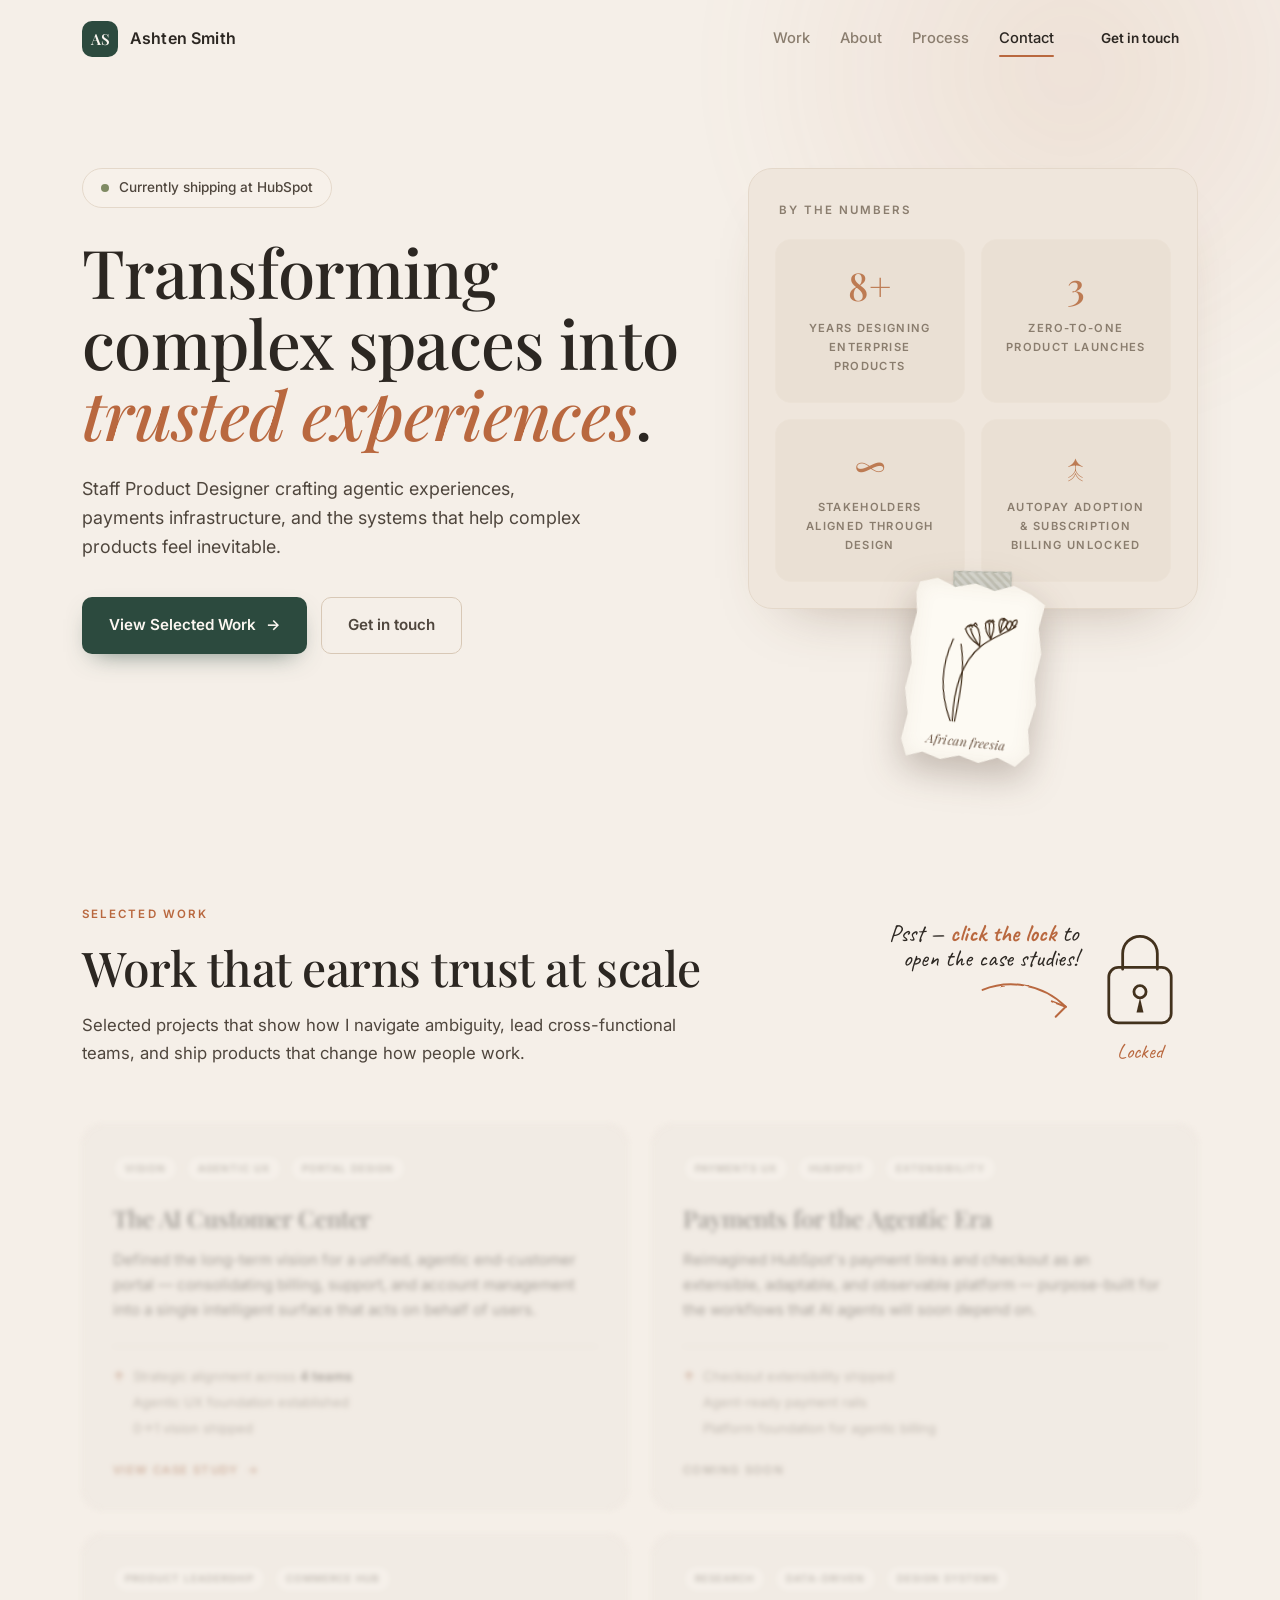
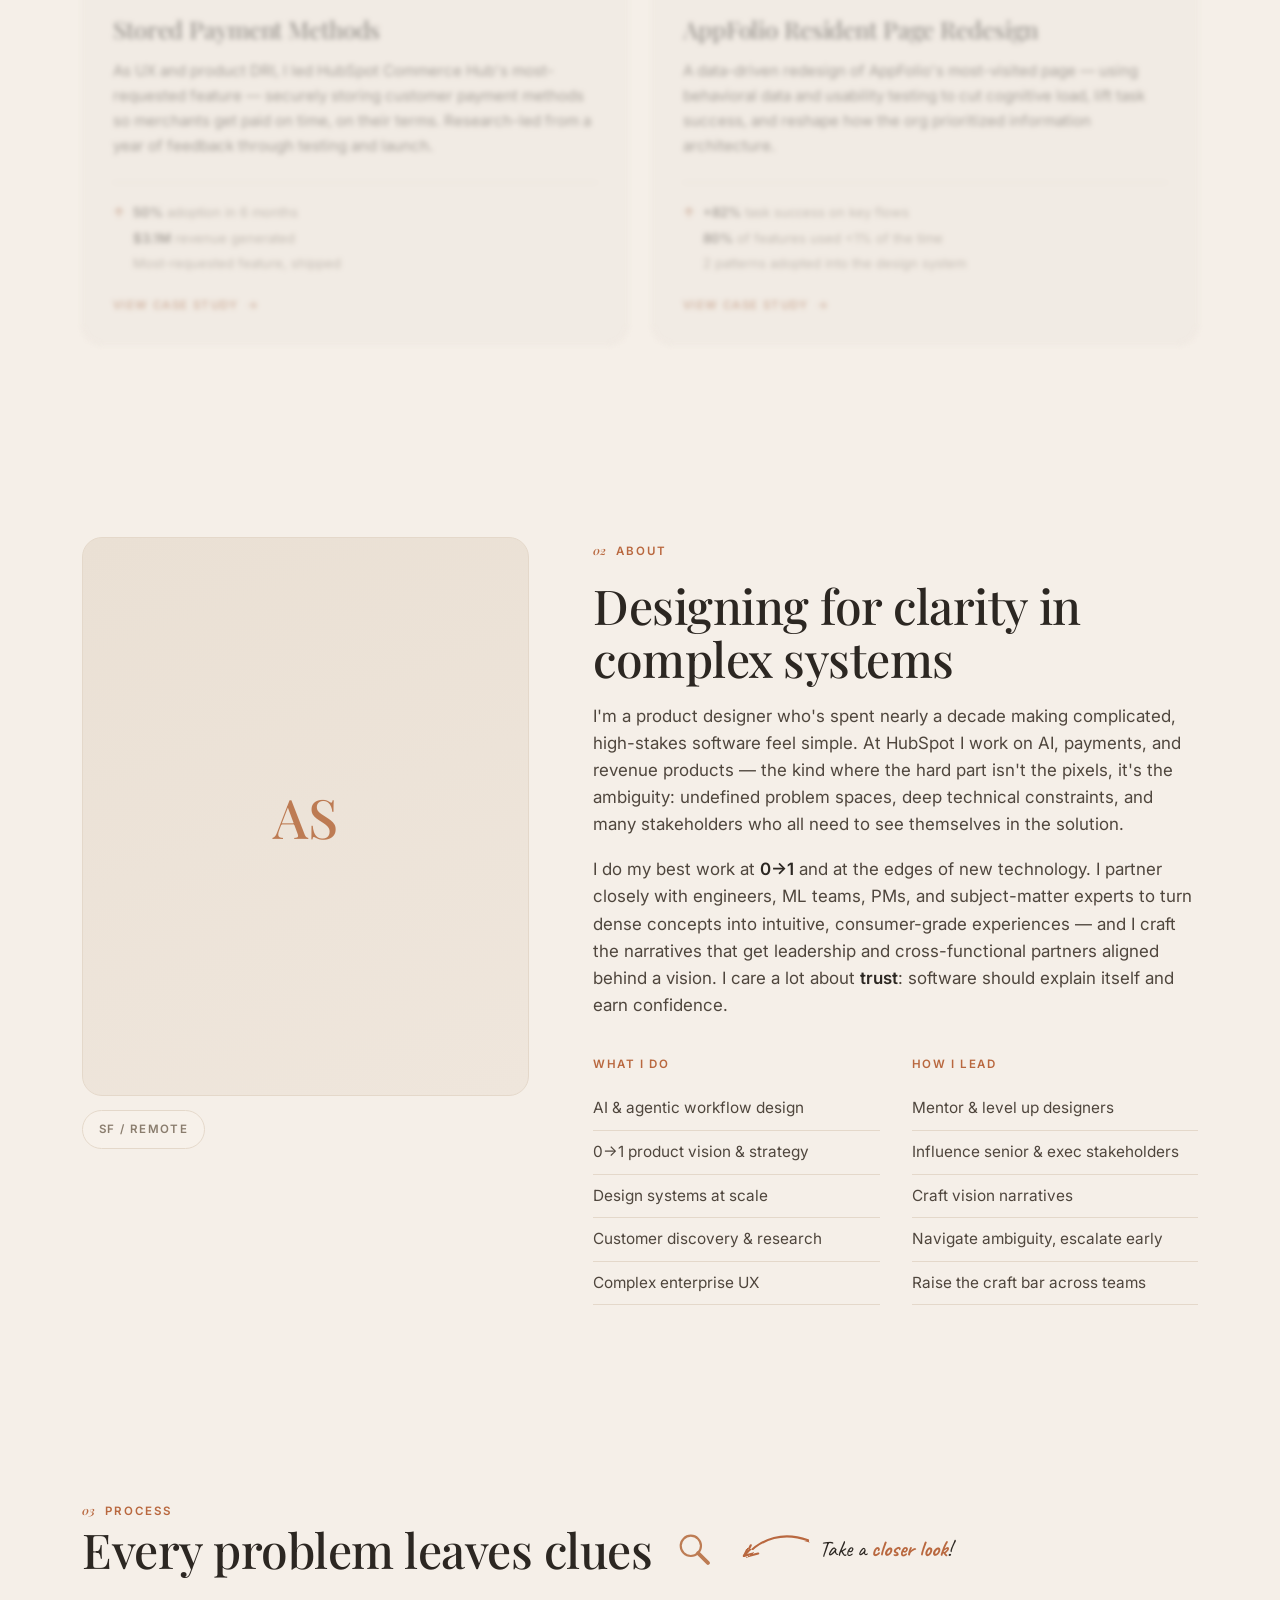
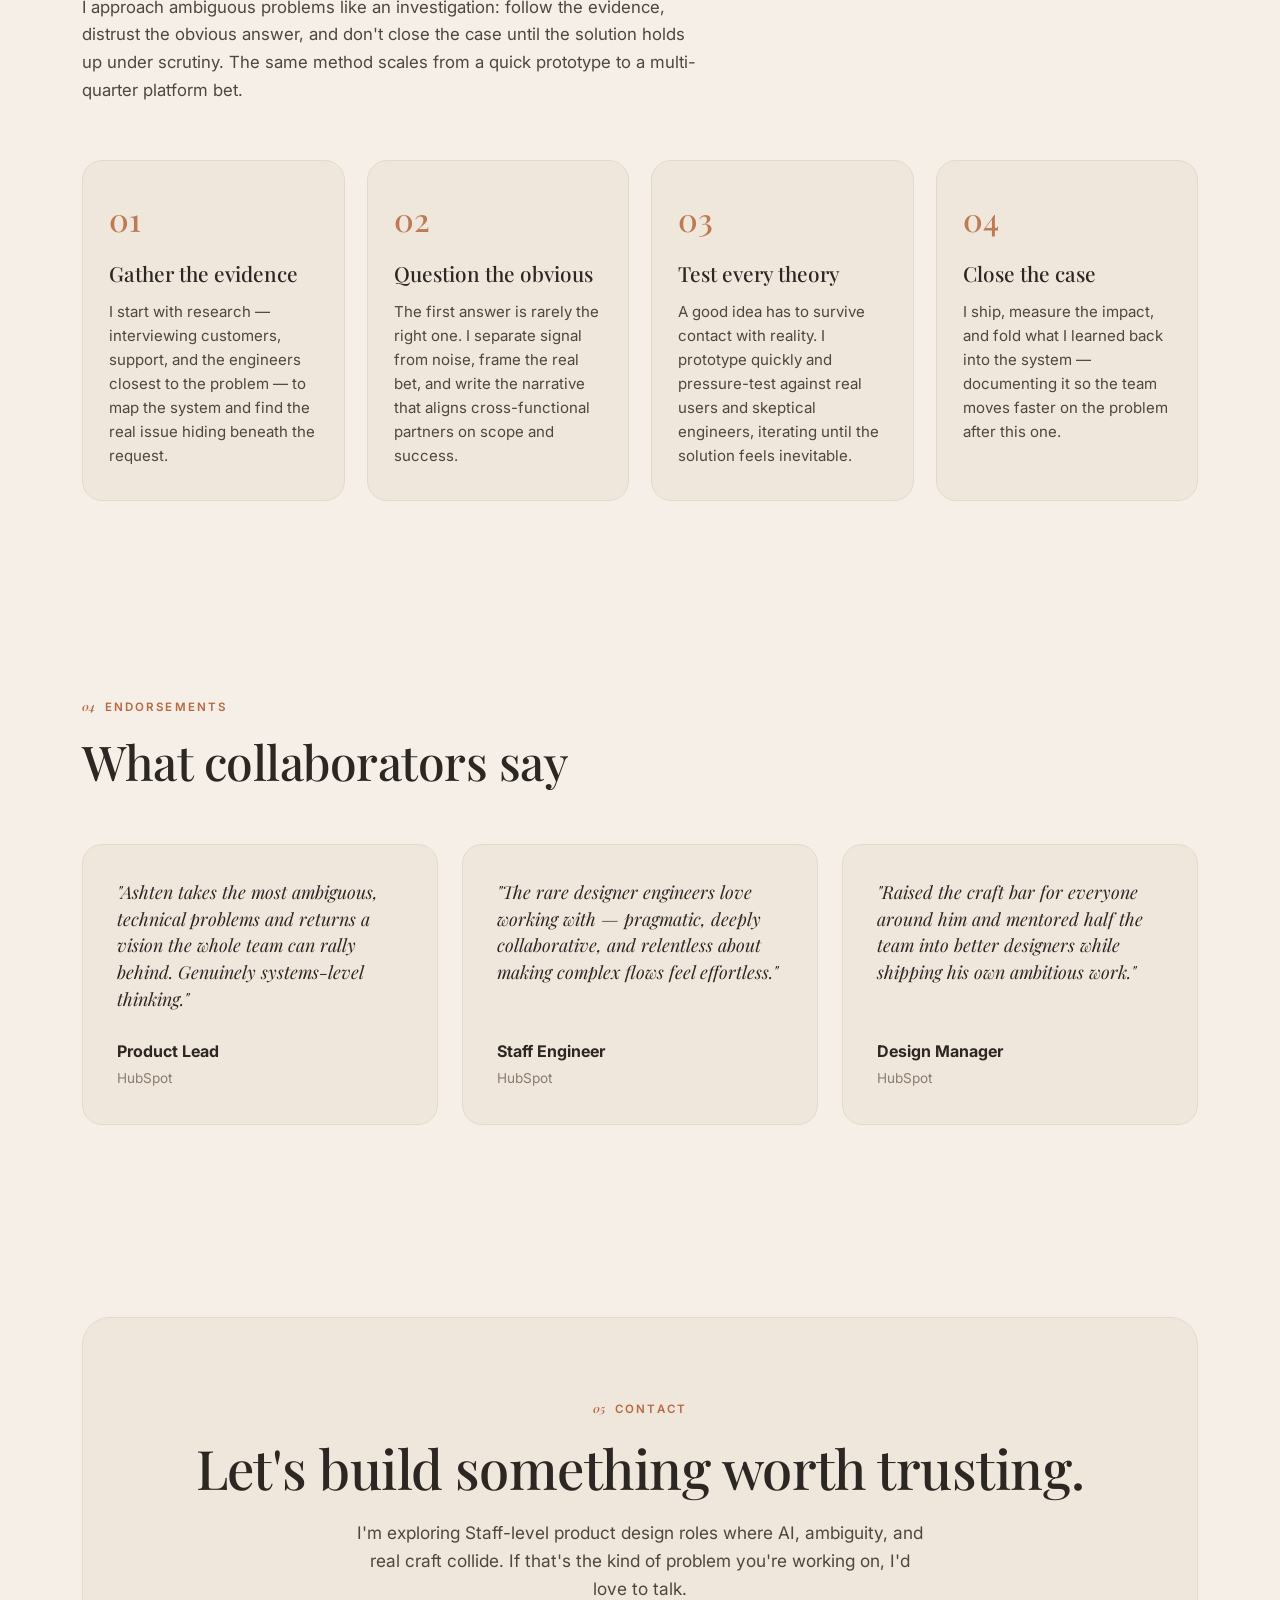
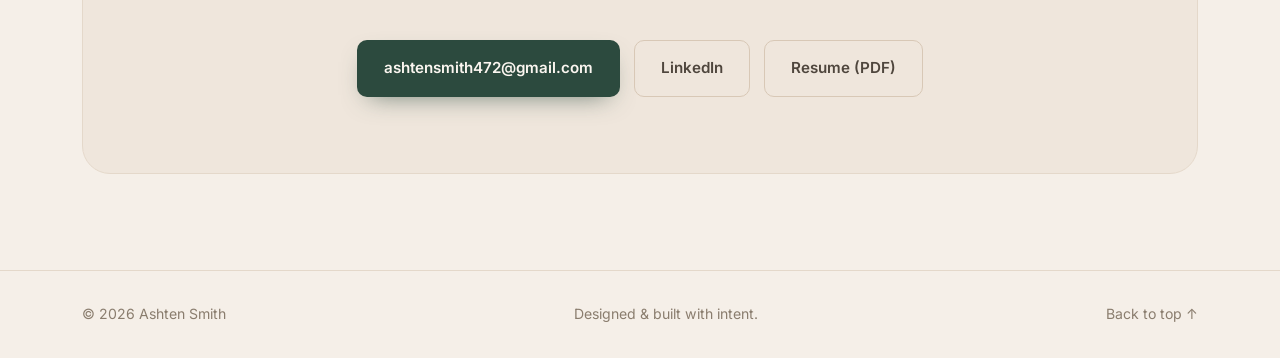
==== index.html @ f1293549 "Mark 'Payments for the Agentic Era' as coming soon (non-clickable) - Homepage work card: replace the" ====
<!DOCTYPE html>
<html lang="en">
<head>
  <meta charset="UTF-8" />
  <meta name="viewport" content="width=device-width, initial-scale=1.0" />
  <title>Ashten Smith — Staff Product Designer</title>
  <meta name="description" content="Ashten Smith is a product designer shipping AI-powered systems, agentic workflows, and complex enterprise experiences — turning technical complexity into trust." />

  <!-- Open Graph -->
  <meta property="og:title" content="Ashten Smith — Staff Product Designer" />
  <meta property="og:description" content="Designing AI systems that turn complexity into trust. Selected work from HubSpot and beyond." />
  <meta property="og:type" content="website" />

  <link rel="preconnect" href="https://fonts.googleapis.com" />
  <link rel="preconnect" href="https://fonts.gstatic.com" crossorigin />
  <link href="https://fonts.googleapis.com/css2?family=Caveat:wght@500;600;700&family=Inter:wght@400;500;600;700&family=Playfair+Display:ital,wght@0,400;0,500;0,600;1,400;1,500&display=swap" rel="stylesheet" />
  <link rel="stylesheet" href="styles.css" />
</head>
<body>
  <!-- Skip link for accessibility -->
  <a href="#work" class="skip-link">Skip to content</a>

  <!-- Ambient background -->
  <div class="bg-grid" aria-hidden="true"></div>
  <div class="bg-glow" aria-hidden="true"></div>

  <!-- ============ NAV ============ -->
  <header class="nav" id="nav">
    <div class="nav__inner">
      <a href="#top" class="nav__brand">
        <span class="nav__mark">AS</span>
        <span class="nav__name">Ashten&nbsp;Smith</span>
      </a>
      <nav class="nav__links" aria-label="Primary">
        <a href="#work">Work</a>
        <a href="#about">About</a>
        <a href="#process">Process</a>
        <a href="#contact">Contact</a>
      </nav>
      <a href="#contact" class="btn btn--small nav__cta">Get in touch</a>
      <button class="nav__menu-btn" id="menuBtn" aria-label="Toggle menu" aria-expanded="false">
        <span></span><span></span>
      </button>
    </div>
  </header>

  <main id="top">

    <!-- ============ HERO ============ -->
    <section class="hero" id="hero">
      <div class="container hero__grid">
        <div class="hero__intro">
          <p class="hero__eyebrow reveal">
            <span class="status-dot"></span>
            Currently shipping at HubSpot
          </p>
          <h1 class="hero__title reveal">
            Transforming complex spaces into <em>trusted experiences</em>.
          </h1>
          <p class="hero__sub reveal">
            Staff Product Designer crafting agentic experiences, payments
            infrastructure, and the systems that help complex products feel
            inevitable.
          </p>
          <div class="hero__actions reveal">
            <a href="#work" class="btn btn--primary">View Selected Work <span class="btn__arrow">&#8594;</span></a>
            <a href="#contact" class="btn btn--ghost">Get in touch</a>
          </div>
        </div>

        <!-- ============ BY THE NUMBERS ============ -->
        <aside class="stats-panel reveal" aria-label="By the numbers">
          <p class="stats-panel__head">By the numbers</p>
          <div class="stats">
            <div class="stat">
              <span class="stat__num" data-count="8" data-suffix="+">8+</span>
              <span class="stat__label">Years designing enterprise products</span>
            </div>
            <div class="stat">
              <span class="stat__num" data-count="3">3</span>
              <span class="stat__label">Zero-to-one product launches</span>
            </div>
            <div class="stat">
              <span class="stat__num">&#8734;</span>
              <span class="stat__label">Stakeholders aligned through design</span>
            </div>
            <div class="stat">
              <span class="stat__num">&#8593;</span>
              <span class="stat__label">Autopay adoption &amp; subscription billing unlocked</span>
            </div>
          </div>

          <!-- Scrapbook accent: freesia (symbol of trust) taped to the panel's bottom edge -->
          <figure class="scrapbook" tabindex="0" role="img"
                  aria-label="Hand-drawn sketch of an African freesia, a symbol of trust">
            <div class="scrapbook__card">
              <span class="scrapbook__tape" aria-hidden="true"></span>
              <div class="scrapbook__paper">
                <div class="scrapbook__art" aria-hidden="true">
                  <svg viewBox="0 0 140 172" xmlns="http://www.w3.org/2000/svg">
                    <defs>
                      <filter id="freesiaRough" x="-12%" y="-12%" width="124%" height="124%">
                        <feTurbulence type="fractalNoise" baseFrequency="0.018 0.02" numOctaves="2" seed="7" result="n" />
                        <feDisplacementMap in="SourceGraphic" in2="n" scale="2.4" xChannelSelector="R" yChannelSelector="G" />
                      </filter>
                    </defs>
                    <g fill="none" stroke="currentColor" stroke-width="1.7" stroke-linecap="round" stroke-linejoin="round" filter="url(#freesiaRough)">
                      <!-- blade leaves -->
                      <path d="M46,168 C28,130 26,96 39,58" />
                      <path d="M52,168 C56,128 59,98 50,64" />
                      <!-- arching stem -->
                      <path d="M49,168 C46,120 55,86 77,64 C91,50 107,44 121,33" />
                      <!-- flower 1 -->
                      <path d="M75,64 C65,58 57,52 54,43" />
                      <path d="M75,64 C75,55 74,48 71,42" />
                      <path d="M54,43 C56,36 66,34 71,42" />
                      <path d="M58,40 l2.4,-3.4 l2.4,3" />
                      <path d="M64,37 l2.4,-3.4 l2.4,3" />
                      <path d="M75,64 C67,55 63,49 61,43" />
                      <circle cx="61" cy="42.5" r="1.4" fill="currentColor" stroke="none" />
                      <!-- flower 2 -->
                      <path d="M89,53 C83,47 80,41 80,33" />
                      <path d="M89,53 C91,46 92,40 91,33" />
                      <path d="M80,33 C82,27 89,27 91,33" />
                      <path d="M83,31 l2,-3 l2,2.6" />
                      <path d="M87,30 l2,-3 l2,2.6" />
                      <path d="M89,53 C86,45 85,39 85,33" />
                      <circle cx="85" cy="32.5" r="1.3" fill="currentColor" stroke="none" />
                      <!-- flower 3 -->
                      <path d="M101,43 C98,37 97,32 99,26" />
                      <path d="M101,43 C105,38 108,34 110,29" />
                      <path d="M99,26 C102,22 108,24 110,29" />
                      <path d="M102,26 l1.8,-2.6 l2,2.3" />
                      <path d="M101,43 C101,36 102,31 104,27" />
                      <circle cx="104" cy="26.5" r="1.2" fill="currentColor" stroke="none" />
                      <!-- buds -->
                      <path d="M110,38 C106,33 108,27 113,26 C117,28 115,35 111,39" />
                      <path d="M117,32 C115,28 117,24 121,24 C123,27 121,31 118,34" />
                    </g>
                  </svg>
                </div>
                <span class="scrapbook__label">African freesia</span>
              </div>
            </div>
            <figcaption class="scrapbook__note">
              <strong>African freesia</strong>
              <span>a symbol of trust</span>
            </figcaption>
          </figure>
        </aside>
      </div>
    </section>

    <!-- ============ WORK / CASE STUDIES ============ -->
    <section class="section work" id="work">
      <div class="container">
        <div class="work__head reveal">
          <header class="section__head">
          <span class="section__tag">Selected Work</span>
          <h2 class="section__title">Work that earns trust at scale</h2>
          <p class="section__desc">
            Selected projects that show how I navigate ambiguity, lead cross-functional
            teams, and ship products that change how people work.
          </p>
        </header>

        <!-- Lock gate: click to unlock & activate the case-study cards -->
        <div class="lockgate" id="lockGate" hidden>
          <div class="coachmark" aria-hidden="true">
            <p class="coachmark__note">Psst — <b>click the lock</b> to open the case studies!</p>
            <svg class="coachmark__arrow" viewBox="0 0 130 92" xmlns="http://www.w3.org/2000/svg">
              <defs>
                <filter id="arrowRough" x="-15%" y="-15%" width="130%" height="130%">
                  <feTurbulence type="fractalNoise" baseFrequency="0.03 0.04" numOctaves="2" seed="4" result="n" />
                  <feDisplacementMap in="SourceGraphic" in2="n" scale="2.6" />
                </filter>
              </defs>
              <g filter="url(#arrowRough)" fill="none" stroke="currentColor" stroke-width="2.6" stroke-linecap="round" stroke-linejoin="round">
                <path d="M6,18 C 40,4 84,10 114,40" />
                <path d="M114,40 L96,33" />
                <path d="M114,40 L101,53" />
              </g>
            </svg>
          </div>
          <button class="lock" id="lockBtn" type="button" aria-pressed="false" aria-label="Unlock the case studies">
            <svg class="lock__art" viewBox="0 0 120 140" xmlns="http://www.w3.org/2000/svg">
              <defs>
                <filter id="lockRough" x="-12%" y="-12%" width="124%" height="124%">
                  <feTurbulence type="fractalNoise" baseFrequency="0.02" numOctaves="2" seed="9" result="n" />
                  <feDisplacementMap in="SourceGraphic" in2="n" scale="2.0" />
                </filter>
              </defs>
              <g filter="url(#lockRough)" fill="none" stroke="currentColor" stroke-width="3.2" stroke-linecap="round" stroke-linejoin="round">
                <path class="lock__shackle" d="M40,66 V48 a20,20 0 0 1 40,0 V66" />
                <rect x="24" y="64" width="72" height="64" rx="11" />
                <circle cx="60" cy="92" r="7" />
                <path d="M60,99 L56,116 L64,116 Z" fill="currentColor" stroke="none" />
              </g>
            </svg>
            <span class="lock__hint">Locked</span>
          </button>
        </div>
        </div>

        <div class="cases">

          <!-- Case 1 -->
          <article class="case reveal">
            <div class="case__tags">
              <span class="tag">Vision</span>
              <span class="tag">Agentic UX</span>
              <span class="tag">Portal Design</span>
            </div>
            <h3 class="case__title">The AI Customer Center</h3>
            <p class="case__desc">
              Defined the long-term vision for a unified, agentic end-customer
              portal — consolidating billing, support, and account management into
              a single intelligent surface that acts on behalf of users.
            </p>
            <ul class="case__metrics">
              <li>Strategic alignment across <strong>4 teams</strong></li>
              <li>Agentic UX foundation established</li>
              <li>0&#8594;1 vision shipped</li>
            </ul>
            <a href="case-studies/ai-customer-center.html" class="case__link">View case study <span>&#8594;</span></a>
          </article>

          <!-- Case 2 -->
          <article class="case reveal">
            <div class="case__tags">
              <span class="tag">Payments UX</span>
              <span class="tag">HubSpot</span>
              <span class="tag">Extensibility</span>
            </div>
            <h3 class="case__title">Payments for the Agentic Era</h3>
            <p class="case__desc">
              Reimagined HubSpot's payment links and checkout as an extensible,
              adaptable, and observable platform — purpose-built for the workflows
              that AI agents will soon depend on.
            </p>
            <ul class="case__metrics">
              <li>Checkout extensibility shipped</li>
              <li>Agent-ready payment rails</li>
              <li>Platform foundation for agentic billing</li>
            </ul>
            <span class="case__link case__link--muted" aria-disabled="true">Coming soon</span>
          </article>

          <!-- Case 3 -->
          <article class="case reveal">
            <div class="case__tags">
              <span class="tag">Product Leadership</span>
              <span class="tag">Commerce Hub</span>
            </div>
            <h3 class="case__title">Stored Payment Methods</h3>
            <p class="case__desc">
              As UX and product DRI, I led HubSpot Commerce Hub's most-requested
              feature — securely storing customer payment methods so merchants get
              paid on time, on their terms. Research-led from a year of feedback
              through testing and launch.
            </p>
            <ul class="case__metrics">
              <li><strong>50%</strong> adoption in 6 months</li>
              <li><strong>$3.1M</strong> revenue generated</li>
              <li>Most-requested feature, shipped</li>
            </ul>
            <a href="case-studies/stored-payment-methods.html" class="case__link">View case study <span>&#8594;</span></a>
          </article>

          <!-- Case 4 -->
          <article class="case reveal">
            <div class="case__tags">
              <span class="tag">Research</span>
              <span class="tag">Data-Driven</span>
              <span class="tag">Design Systems</span>
            </div>
            <h3 class="case__title">AppFolio Resident Page Redesign</h3>
            <p class="case__desc">
              A data-driven redesign of AppFolio's most-visited page — using
              behavioral data and usability testing to cut cognitive load, lift task
              success, and reshape how the org prioritized information architecture.
            </p>
            <ul class="case__metrics">
              <li><strong>+82%</strong> task success on key flows</li>
              <li><strong>80%</strong> of features used &lt;1% of the time</li>
              <li>2 patterns adopted into the design system</li>
            </ul>
            <a href="case-studies/appfolio-resident-page.html" class="case__link">View case study <span>&#8594;</span></a>
          </article>

        </div>

        <!-- Editor's note for Ashten -->
        <!--
          NOTE: Copy and metrics here mirror the Figma redesign. Swap in real
          numbers, add hero images, and link each `case__link` to a dedicated
          detail page (e.g. /case-studies/ai-customer-center.html).
        -->
      </div>
    </section>

    <!-- ============ ABOUT ============ -->
    <section class="section about" id="about">
      <div class="container about__grid">
        <div class="about__media reveal" aria-hidden="true">
          <div class="about__portrait">
            <span class="about__initials">AS</span>
          </div>
          <div class="about__badge"><span class="mono">SF / Remote</span></div>
        </div>
        <div class="about__content reveal">
          <span class="section__tag"><span class="mono">02</span> About</span>
          <h2 class="section__title">Designing for clarity in complex systems</h2>
          <p>
            I'm a product designer who's spent nearly a decade making complicated,
            high-stakes software feel simple. At HubSpot I work on AI, payments, and
            revenue products — the kind where the hard part isn't the pixels, it's the
            ambiguity: undefined problem spaces, deep technical constraints, and many
            stakeholders who all need to see themselves in the solution.
          </p>
          <p>
            I do my best work at <strong>0&#8594;1</strong> and at the edges of new technology.
            I partner closely with engineers, ML teams, PMs, and subject-matter experts to
            turn dense concepts into intuitive, consumer-grade experiences — and I craft the
            narratives that get leadership and cross-functional partners aligned behind a vision.
            I care a lot about <strong>trust</strong>: software should explain itself and earn confidence.
          </p>
          <div class="about__cols">
            <div>
              <h4 class="about__h4">What I do</h4>
              <ul class="about__list">
                <li>AI &amp; agentic workflow design</li>
                <li>0&#8594;1 product vision &amp; strategy</li>
                <li>Design systems at scale</li>
                <li>Customer discovery &amp; research</li>
                <li>Complex enterprise UX</li>
              </ul>
            </div>
            <div>
              <h4 class="about__h4">How I lead</h4>
              <ul class="about__list">
                <li>Mentor &amp; level up designers</li>
                <li>Influence senior &amp; exec stakeholders</li>
                <li>Craft vision narratives</li>
                <li>Navigate ambiguity, escalate early</li>
                <li>Raise the craft bar across teams</li>
              </ul>
            </div>
          </div>
        </div>
      </div>
    </section>

    <!-- ============ PROCESS ============ -->
    <section class="section process" id="process">
      <div class="container">
        <header class="section__head reveal">
          <span class="section__tag"><span class="mono">03</span> Process</span>
          <div class="process__titlerow">
            <h2 class="section__title">Every problem leaves clues</h2>
            <button class="specs-toggle" id="specsToggle" type="button" aria-pressed="false"
                    aria-label="Take a closer look to reveal a note" title="Take a closer look">
              <svg viewBox="0 0 60 60" xmlns="http://www.w3.org/2000/svg">
                <defs>
                  <filter id="specsToggleRough" x="-12%" y="-12%" width="124%" height="124%">
                    <feTurbulence type="fractalNoise" baseFrequency="0.04" numOctaves="2" seed="5" result="n" />
                    <feDisplacementMap in="SourceGraphic" in2="n" scale="1.8" />
                  </filter>
                </defs>
                <g filter="url(#specsToggleRough)" fill="none" stroke="currentColor" stroke-linecap="round" stroke-linejoin="round">
                  <circle cx="25" cy="25" r="16" stroke-width="3.4" />
                  <path d="M36.5,36.5 L52,52" stroke-width="6" />
                </g>
              </svg>
            </button>
            <span class="specs-coach" id="specsCoach" aria-hidden="true">
              <svg class="specs-coach__arrow" viewBox="0 0 94 54" xmlns="http://www.w3.org/2000/svg">
                <defs>
                  <filter id="specsCoachRough" x="-15%" y="-15%" width="130%" height="130%">
                    <feTurbulence type="fractalNoise" baseFrequency="0.03 0.04" numOctaves="2" seed="3" result="n" />
                    <feDisplacementMap in="SourceGraphic" in2="n" scale="2.6" />
                  </filter>
                </defs>
                <g filter="url(#specsCoachRough)" fill="none" stroke="currentColor" stroke-width="2.6" stroke-linecap="round" stroke-linejoin="round">
                  <path d="M88,16 C60,6 32,12 12,36" />
                  <path d="M12,36 L28,32" />
                  <path d="M12,36 L19,22" />
                </g>
              </svg>
              <span class="specs-coach__note">Take a <b>closer look</b>!</span>
            </span>
          </div>
          <p class="section__desc">
            I approach ambiguous problems like an investigation: follow the evidence,
            distrust the obvious answer, and don't close the case until the solution
            holds up under scrutiny. The same method scales from a quick prototype to
            a multi-quarter platform bet.
          </p>
        </header>
        <div class="steps">
          <div class="step reveal">
            <span class="step__num mono">01</span>
            <h3 class="step__title">Gather the evidence</h3>
            <p>I start with research — interviewing customers, support, and the engineers closest to the problem — to map the system and find the real issue hiding beneath the request.</p>
          </div>
          <div class="step reveal">
            <span class="step__num mono">02</span>
            <h3 class="step__title">Question the obvious</h3>
            <p>The first answer is rarely the right one. I separate signal from noise, frame the real bet, and write the narrative that aligns cross-functional partners on scope and success.</p>
          </div>
          <div class="step reveal">
            <span class="step__num mono">03</span>
            <h3 class="step__title">Test every theory</h3>
            <p>A good idea has to survive contact with reality. I prototype quickly and pressure-test against real users and skeptical engineers, iterating until the solution feels inevitable.</p>
          </div>
          <div class="step reveal">
            <span class="step__num mono">04</span>
            <h3 class="step__title">Close the case</h3>
            <p>I ship, measure the impact, and fold what I learned back into the system — documenting it so the team moves faster on the problem after this one.</p>
          </div>
        </div>
      </div>
    </section>

    <!-- ============ TESTIMONIALS ============ -->
    <section class="section quotes" id="testimonials">
      <div class="container">
        <header class="section__head reveal">
          <span class="section__tag"><span class="mono">04</span> Endorsements</span>
          <h2 class="section__title">What collaborators say</h2>
        </header>
        <div class="quote-grid">
          <figure class="quote reveal">
            <blockquote>"Ashten takes the most ambiguous, technical problems and returns a vision the whole team can rally behind. Genuinely systems-level thinking."</blockquote>
            <figcaption><strong>Product Lead</strong><span>HubSpot</span></figcaption>
          </figure>
          <figure class="quote reveal">
            <blockquote>"The rare designer engineers love working with — pragmatic, deeply collaborative, and relentless about making complex flows feel effortless."</blockquote>
            <figcaption><strong>Staff Engineer</strong><span>HubSpot</span></figcaption>
          </figure>
          <figure class="quote reveal">
            <blockquote>"Raised the craft bar for everyone around him and mentored half the team into better designers while shipping his own ambitious work."</blockquote>
            <figcaption><strong>Design Manager</strong><span>HubSpot</span></figcaption>
          </figure>
        </div>
        <!-- NOTE: Replace with real, attributed quotes (with permission) for maximum credibility. -->
      </div>
    </section>

    <!-- ============ CONTACT ============ -->
    <section class="section contact" id="contact">
      <div class="container">
        <div class="contact__card reveal">
          <span class="section__tag"><span class="mono">05</span> Contact</span>
          <h2 class="contact__title">Let's build something worth trusting.</h2>
          <p class="contact__desc">
            I'm exploring Staff-level product design roles where AI, ambiguity, and
            real craft collide. If that's the kind of problem you're working on,
            I'd love to talk.
          </p>
          <div class="contact__actions">
            <a href="mailto:ashtensmith472@gmail.com" class="btn btn--primary">ashtensmith472@gmail.com</a>
            <a href="https://www.linkedin.com/in/ashtensmith/" class="btn btn--ghost" target="_blank" rel="noopener">LinkedIn</a>
            <a href="#" class="btn btn--ghost">Resume (PDF)</a>
          </div>
          <!-- NOTE: Update the LinkedIn URL and link your real resume PDF. -->
        </div>
      </div>
    </section>
  </main>

  <!-- ============ FOOTER ============ -->
  <footer class="footer">
    <div class="container footer__inner">
      <span class="mono">© 2026 Ashten Smith</span>
      <span class="footer__made">Designed &amp; built with intent.</span>
      <a href="#top" class="footer__top">Back to top &#8593;</a>
    </div>
  </footer>

  <!-- ============ "THROUGH THE GLASSES" VIEW ============ -->
  <div class="specs-view" id="specsView" role="dialog" aria-modal="true" aria-label="A note, seen through the magnifying glass" hidden>
    <svg class="specs-view__frame" viewBox="0 0 1600 900" preserveAspectRatio="xMidYMid slice" aria-hidden="true" xmlns="http://www.w3.org/2000/svg">
      <defs>
        <filter id="specsRough" x="-4%" y="-6%" width="108%" height="112%">
          <feTurbulence type="fractalNoise" baseFrequency="0.004 0.005" numOctaves="2" seed="6" result="n" />
          <feDisplacementMap in="SourceGraphic" in2="n" scale="8" />
        </filter>
        <radialGradient id="specsGlass" cx="38%" cy="30%" r="80%">
          <stop offset="0%" stop-color="#ffffff" stop-opacity="0.12" />
          <stop offset="55%" stop-color="#7f8a63" stop-opacity="0.05" />
          <stop offset="100%" stop-color="#ffffff" stop-opacity="0" />
        </radialGradient>
      </defs>
      <g filter="url(#specsRough)">
        <!-- the single magnifying-glass lens -->
        <circle cx="800" cy="446" r="430" fill="url(#specsGlass)" />
        <!-- handle, drawn first so the rim sits cleanly over its join -->
        <path d="M1104,750 L1500,1010" stroke="#f1e7da" stroke-width="58" stroke-linecap="round" fill="none" />
        <circle cx="800" cy="446" r="430" fill="none" stroke="#f1e7da" stroke-width="11" />
      </g>
    </svg>
    <div class="specs-view__reveal">
      <div class="specs-view__msg">
        <span class="specs-view__kicker">Now in focus</span>
        <p class="specs-view__text"><em>Evidence-based design</em> is essential to my success.</p>
      </div>
      <button class="specs-view__close" id="specsClose" type="button">Done looking</button>
    </div>
  </div>

  <!-- ============ EASTER-EGG TOAST ============ -->
  <div class="egg-toast" id="eggToast" role="status" aria-live="polite" hidden>
    <span class="egg-toast__icon" aria-hidden="true">&#129370;</span>
    <span class="egg-toast__text">
      <strong class="egg-toast__title">Easter egg found!</strong>
      <span class="egg-toast__count" id="eggCount">1 of 3</span>
    </span>
  </div>

  <!-- ============ EASTER-EGG INTRO (first find) ============ -->
  <div class="prize prize--intro" id="eggIntro" role="dialog" aria-modal="true" aria-label="You found an easter egg" hidden>
    <div class="prize__card">
      <span class="prize__egg" aria-hidden="true">&#129370;</span>
      <p class="prize__kicker">You found an easter egg!</p>
      <h3 class="prize__title">There are three hidden here</h3>
      <p class="prize__sub">Nice eye. Three little easter eggs are tucked around this page — playful things you can click. Find all three and a special prize is yours.</p>
      <p class="egg-progress">1 of 3 found</p>
      <button class="btn btn--primary prize__close" id="eggIntroClose" type="button">Keep exploring</button>
    </div>
  </div>

  <!-- ============ PRIZE: DANCING PLATYPUS ============ -->
  <div class="prize" id="prizeModal" role="dialog" aria-modal="true" aria-label="You found all three easter eggs" hidden>
    <div class="prize__card">
      <div class="confetti-layer" aria-hidden="true">
        <span class="confetti"></span><span class="confetti"></span><span class="confetti"></span>
        <span class="confetti"></span><span class="confetti"></span><span class="confetti"></span>
        <span class="confetti"></span><span class="confetti"></span><span class="confetti"></span>
        <span class="confetti"></span>
      </div>
      <p class="prize__kicker">You found all three! &#127881;</p>
      <h3 class="prize__title">Your prize: a dancing platypus</h3>
      <div class="prize__stage">
        <span class="prize__note prize__note--1" aria-hidden="true">&#9834;</span>
        <span class="prize__note prize__note--2" aria-hidden="true">&#9835;</span>
        <svg class="platypus" viewBox="0 0 260 200" xmlns="http://www.w3.org/2000/svg" aria-hidden="true">
          <ellipse class="platypus__tail" cx="48" cy="130" rx="44" ry="25" fill="#6f5436" />
          <ellipse cx="98" cy="176" rx="17" ry="9" fill="#bd7d3c" />
          <ellipse cx="162" cy="178" rx="17" ry="9" fill="#bd7d3c" />
          <ellipse cx="134" cy="118" rx="88" ry="62" fill="#8a6a4a" />
          <ellipse cx="140" cy="138" rx="66" ry="44" fill="#a17f5b" />
          <path class="platypus__arm" d="M150,116 C168,108 182,102 194,92" stroke="#7a5c3d" stroke-width="11" fill="none" stroke-linecap="round" />
          <g class="platypus__bill">
            <path d="M198,104 C226,95 252,104 252,121 C252,138 226,147 198,138 C206,126 206,116 198,104 Z" fill="#cf9055" />
            <path d="M207,121 C222,119 238,121 246,121" stroke="#9c6a35" stroke-width="2.4" fill="none" stroke-linecap="round" />
            <circle cx="216" cy="112" r="2.2" fill="#7a4f25" />
            <circle cx="228" cy="111" r="2.2" fill="#7a4f25" />
          </g>
          <circle cx="178" cy="124" r="11" fill="#d79a78" opacity="0.45" />
          <circle cx="186" cy="100" r="8.5" fill="#2c2722" />
          <circle cx="188.5" cy="97" r="2.8" fill="#fff" />
        </svg>
      </div>
      <p class="prize__sub">Thanks for poking around. Curiosity is a design skill.</p>
      <button class="btn btn--primary prize__close" id="prizeClose" type="button">Yay!</button>
    </div>
  </div>

  <script src="script.js"></script>
</body>
</html>
---- styles.css ----
/* =========================================================
   Ashten Smith — Portfolio
   Design language: warm, editorial, calm — serif headlines,
   terracotta accents, cream canvas. (Matches Figma redesign.)
   ========================================================= */

:root {
  --bg:          #f5efe8;
  --surface:     #efe6dc; /* card / panel fill            */
  --surface-2:   #eae0d4; /* nested stat card             */
  --surface-3:   #f7f1ea; /* lifted / pill fill           */
  --border:      #e4d8ca;
  --border-soft: #ece2d6;
  --border-hover:#d8c8b6;

  --accent:      #b9683f; /* terracotta                   */
  --accent-deep: #a55a34;
  --accent-soft: #bd7b53; /* serif numerals               */
  --green:       #7f8a63; /* status dot                   */

  --cta:         #2C4A3E; /* primary CTA + AS logo (green) */
  --cta-deep:    #21382e; /* CTA hover                     */

  --text:        #2c2722;
  --text-soft:   #4f463d;
  --text-muted:  #8a7d6e;

  --font-sans: 'Inter', -apple-system, BlinkMacSystemFont, 'Segoe UI', sans-serif;
  --font-serif:'Playfair Display', Georgia, 'Times New Roman', serif;
  --font-hand: 'Caveat', 'Segoe Script', cursive;

  --maxw: 1180px;
  --radius: 20px;
  --radius-sm: 14px;
  --ease: cubic-bezier(0.16, 1, 0.3, 1);
}

/* ---------- Reset ---------- */
*, *::before, *::after { box-sizing: border-box; margin: 0; padding: 0; }
html { scroll-behavior: smooth; scroll-padding-top: 90px; }
@media (prefers-reduced-motion: reduce) {
  html { scroll-behavior: auto; }
  * { animation-duration: 0.001ms !important; transition-duration: 0.001ms !important; }
}

body {
  font-family: var(--font-sans);
  background: var(--bg);
  color: var(--text);
  line-height: 1.6;
  -webkit-font-smoothing: antialiased;
  text-rendering: optimizeLegibility;
  overflow-x: hidden;
}

a { color: inherit; text-decoration: none; }
ul { list-style: none; }
.container { width: 100%; max-width: var(--maxw); margin: 0 auto; padding: 0 32px; }

/* Eyebrow / uppercase label utility */
.eyebrow {
  font-size: 0.72rem; font-weight: 600; letter-spacing: 0.18em;
  text-transform: uppercase; color: var(--accent);
}

/* ---------- Skip link ---------- */
.skip-link {
  position: absolute; left: -999px; top: 12px; z-index: 200;
  background: var(--accent); color: #fff; padding: 10px 16px; border-radius: 8px;
}
.skip-link:focus { left: 16px; }

/* ---------- Ambient background ---------- */
.bg-grid { display: none; }
.bg-glow {
  position: fixed; top: -340px; right: -200px; z-index: -1; pointer-events: none;
  width: 820px; height: 820px;
  background: radial-gradient(circle at 50% 50%, rgba(185,104,63,0.10), transparent 62%);
  filter: blur(30px);
}

/* ---------- Buttons ---------- */
.btn {
  --pad-y: 15px; --pad-x: 26px;
  display: inline-flex; align-items: center; gap: 10px;
  padding: var(--pad-y) var(--pad-x);
  border-radius: 10px; font-weight: 600; font-size: 0.95rem;
  border: 1px solid transparent; cursor: pointer;
  transition: transform .35s var(--ease), background .25s, border-color .25s, box-shadow .35s var(--ease), color .25s;
}
.btn--small { --pad-y: 9px; --pad-x: 18px; font-size: 0.85rem; }
.btn--primary {
  background: var(--cta); color: #fbf6f0;
  box-shadow: 0 10px 26px -12px rgba(44,74,62,0.7);
}
.btn--primary:hover { background: var(--cta-deep); transform: translateY(-2px); box-shadow: 0 16px 34px -12px rgba(44,74,62,0.8); }
.btn--ghost { background: transparent; color: var(--text-soft); border-color: var(--border-hover); }
.btn--ghost:hover { border-color: var(--accent); color: var(--accent); transform: translateY(-2px); }
.btn__arrow { transition: transform .3s var(--ease); }
.btn--primary:hover .btn__arrow, .btn--ghost:hover .btn__arrow { transform: translateX(4px); }

/* ---------- Nav ---------- */
.nav {
  position: fixed; top: 0; left: 0; right: 0; z-index: 100;
  transition: background .3s, border-color .3s, backdrop-filter .3s;
  border-bottom: 1px solid transparent;
}
.nav.is-scrolled {
  background: rgba(245,239,232,0.82);
  backdrop-filter: blur(14px); -webkit-backdrop-filter: blur(14px);
  border-bottom-color: var(--border);
}
.nav__inner {
  max-width: var(--maxw); margin: 0 auto; padding: 18px 32px;
  display: flex; align-items: center; gap: 28px;
}
.nav__brand { display: flex; align-items: center; gap: 12px; font-weight: 600; }
.nav__mark {
  width: 36px; height: 36px; border-radius: 10px;
  display: grid; place-items: center; font-family: var(--font-serif); font-size: 0.95rem; font-weight: 600;
  background: var(--cta); color: #fbf6f0;
}
.nav__name { font-size: 1rem; font-weight: 600; letter-spacing: 0.01em; }
.nav__links { display: flex; gap: 30px; margin-left: auto; }
.nav__links a { color: var(--text-muted); font-size: 0.92rem; font-weight: 500; transition: color .2s; position: relative; }
.nav__links a:hover, .nav__links a.is-active { color: var(--text); }
.nav__links a.is-active::after {
  content: ""; position: absolute; left: 0; right: 0; bottom: -6px; height: 2px;
  background: var(--accent); border-radius: 2px;
}
.nav__cta { flex-shrink: 0; }
.nav__menu-btn {
  display: none; flex-direction: column; gap: 5px; background: none; border: none;
  cursor: pointer; padding: 6px; margin-left: auto;
}
.nav__menu-btn span { width: 24px; height: 2px; background: var(--text); border-radius: 2px; transition: transform .3s, opacity .3s; }
.nav__menu-btn[aria-expanded="true"] span:first-child { transform: translateY(7px) rotate(45deg); }
.nav__menu-btn[aria-expanded="true"] span:last-child { transform: translateY(-0px) rotate(-45deg); }

/* ---------- Hero ---------- */
.hero { padding: 168px 0 150px; } /* extra bottom room for the freesia taped under the panel */
.hero__grid {
  display: grid; grid-template-columns: 1.15fr 0.85fr; gap: 56px; align-items: start;
}
.hero__eyebrow {
  display: inline-flex; align-items: center; gap: 10px;
  font-size: 0.85rem; color: var(--text-soft); font-weight: 500;
  border: 1px solid var(--border); border-radius: 999px; padding: 8px 18px;
  background: var(--surface-3);
}
.status-dot {
  width: 8px; height: 8px; border-radius: 50%; background: var(--green);
  box-shadow: 0 0 0 0 rgba(127,138,99,0.6); animation: pulse 2.4s infinite;
}
@keyframes pulse {
  0% { box-shadow: 0 0 0 0 rgba(127,138,99,0.5); }
  70% { box-shadow: 0 0 0 8px rgba(127,138,99,0); }
  100% { box-shadow: 0 0 0 0 rgba(127,138,99,0); }
}
.hero__title {
  margin: 28px 0 0; font-family: var(--font-serif); font-weight: 500;
  letter-spacing: -0.01em; line-height: 1.06;
  font-size: clamp(2.6rem, 5.4vw, 4.2rem); color: var(--text); max-width: 16ch;
}
.hero__title em { font-style: italic; color: var(--accent); }
.hero__sub {
  margin-top: 26px; max-width: 46ch; font-size: clamp(1.05rem, 1.4vw, 1.18rem);
  color: var(--text-soft); line-height: 1.6;
}
.hero__actions { display: flex; flex-wrap: wrap; gap: 14px; margin-top: 36px; }

/* ---------- Stats panel ("By the Numbers") ---------- */
.stats-panel {
  position: relative;
  background: var(--surface); border: 1px solid var(--border);
  border-radius: 24px; padding: 26px;
  box-shadow: 0 30px 60px -40px rgba(90,60,35,0.4);
}
.stats-panel__head { font-size: 0.72rem; font-weight: 600; letter-spacing: 0.18em; text-transform: uppercase; color: var(--text-muted); margin: 6px 4px 20px; }
.stats { display: grid; grid-template-columns: 1fr 1fr; gap: 16px; }
.stat {
  background: var(--surface-2); border: 1px solid var(--border-soft);
  border-radius: 16px; padding: 26px 20px; text-align: center;
}
.stat__num {
  display: block; font-family: var(--font-serif); font-weight: 500;
  font-size: clamp(2rem, 3vw, 2.6rem); line-height: 1; color: var(--accent-soft);
}
.stat__label {
  display: block; margin-top: 14px; color: var(--text-muted);
  font-size: 0.7rem; font-weight: 600; letter-spacing: 0.12em; text-transform: uppercase; line-height: 1.7;
}

/* ---------- Scrapbook: magazine cut-out freesia ---------- */
/* Taped to the bottom edge of the "By the Numbers" panel, hanging below it. */
.scrapbook {
  position: absolute; top: calc(100% - 26px); left: 50%;
  transform: translateX(-50%); width: 132px;
  z-index: 6; cursor: help; -webkit-tap-highlight-color: transparent;
}
.scrapbook:focus { outline: none; }
.scrapbook__card {
  position: relative; transform: rotate(6deg);
  filter: drop-shadow(0 14px 18px rgba(60,40,25,0.28));
  transition: transform .45s var(--ease), filter .45s var(--ease);
}
.scrapbook__paper {
  background: #fdfaf3; padding: 16px 14px 12px;
  box-shadow: inset 0 0 22px rgba(120,90,55,0.10);
  /* torn, hand-cut magazine edge */
  clip-path: polygon(
    3% 3%, 16% 0, 30% 4%, 45% 1%, 60% 4%, 74% 0, 88% 4%, 99% 9%,
    96% 22%, 100% 36%, 97% 50%, 100% 64%, 96% 78%, 99% 91%, 89% 99%,
    75% 95%, 61% 99%, 46% 96%, 32% 99%, 18% 96%, 6% 99%, 1% 90%,
    4% 76%, 0 62%, 3% 48%, 0 34%, 3% 20%, 1% 9%);
}
.scrapbook__art {
  position: relative; color: #43301f; line-height: 0;
  /* faint halftone newsprint dots behind the ink */
  background-image: radial-gradient(rgba(67,48,31,0.16) 0.5px, transparent 0.6px);
  background-size: 4px 4px;
}
.scrapbook__art svg { display: block; width: 100%; height: auto; }
.scrapbook__label {
  display: block; text-align: center; margin-top: 6px;
  font-family: var(--font-serif); font-style: italic; font-size: 0.78rem;
  color: #6b5443; letter-spacing: 0.01em;
}
.scrapbook__tape {
  position: absolute; top: -11px; left: 50%; width: 58px; height: 22px;
  transform: translateX(-50%) rotate(-5deg);
  background:
    repeating-linear-gradient(45deg, rgba(255,255,255,0.28) 0 3px, transparent 3px 6px),
    rgba(44,74,62,0.20);
  border: 1px solid rgba(44,74,62,0.12);
  box-shadow: 0 1px 3px rgba(60,40,25,0.12);
}
.scrapbook__note {
  position: absolute; top: 100%; left: 50%; width: 170px; margin-top: 8px;
  transform: translate(-50%, 8px) rotate(-2deg); opacity: 0; pointer-events: none;
  background: #fffdf7; border: 1px dashed var(--border-hover); border-radius: 12px;
  padding: 13px 16px; text-align: center;
  box-shadow: 0 14px 26px -14px rgba(60,40,25,0.45);
  transition: opacity .35s var(--ease), transform .35s var(--ease);
}
.scrapbook__note strong {
  display: block; font-family: var(--font-serif); font-style: italic; font-weight: 600;
  font-size: 0.95rem; color: var(--text);
}
.scrapbook__note span {
  display: block; margin-top: 1px; font-family: var(--font-hand); font-size: 1.2rem;
  line-height: 1.15; color: var(--cta);
}
/* hover / keyboard-focus reveal */
.scrapbook:hover .scrapbook__card,
.scrapbook:focus-within .scrapbook__card {
  transform: rotate(0deg) translateY(-5px);
  filter: drop-shadow(0 22px 26px rgba(60,40,25,0.34));
}
.scrapbook:hover .scrapbook__note,
.scrapbook:focus-within .scrapbook__note {
  opacity: 1; transform: translate(-50%, 0) rotate(-2deg);
}
@media (max-width: 600px) {
  .scrapbook { width: 116px; top: calc(100% - 22px); }
  .scrapbook__note { width: 156px; }
}

/* ---------- Section scaffolding ---------- */
.section { padding: 96px 0; }
.section__head { max-width: 620px; margin-bottom: 56px; }
.section__tag {
  display: inline-flex; align-items: center; gap: 10px;
  font-size: 0.72rem; font-weight: 600; letter-spacing: 0.18em; text-transform: uppercase;
  color: var(--accent);
}
.section__tag .mono { font-family: var(--font-serif); font-style: italic; letter-spacing: 0; }
.section__title {
  margin-top: 16px; font-family: var(--font-serif); font-size: clamp(2rem, 4vw, 3rem); font-weight: 500;
  letter-spacing: -0.01em; line-height: 1.1; color: var(--text);
}
.section__desc { margin-top: 18px; color: var(--text-soft); font-size: 1.05rem; line-height: 1.65; }

/* ---------- Cases ---------- */
.cases { display: grid; grid-template-columns: repeat(2, 1fr); gap: 24px; }
.case {
  background: var(--surface); border: 1px solid var(--border); border-radius: var(--radius);
  padding: 30px; display: flex; flex-direction: column;
  transition: border-color .35s, transform .45s var(--ease), box-shadow .45s var(--ease),
    opacity .6s var(--ease), filter .6s var(--ease);
}
.case:hover { border-color: var(--border-hover); transform: translateY(-4px); box-shadow: 0 26px 50px -34px rgba(90,60,35,0.5); }
.case__tags { display: flex; flex-wrap: wrap; gap: 8px; margin-bottom: 22px; }
.tag {
  font-size: 0.62rem; font-weight: 600; letter-spacing: 0.1em; text-transform: uppercase;
  padding: 5px 11px; border-radius: 999px; color: var(--text-muted);
  border: 1px solid var(--border); background: var(--surface-3);
}
.case__title { font-family: var(--font-serif); font-size: 1.5rem; font-weight: 500; letter-spacing: -0.005em; line-height: 1.2; color: var(--text); }
.case__desc { margin-top: 14px; color: var(--text-soft); font-size: 0.95rem; line-height: 1.65; }
.case__metrics {
  display: flex; flex-direction: column; gap: 6px; margin-top: 24px;
  padding-top: 20px; border-top: 1px solid var(--border); width: 100%;
}
.case__metrics li { font-size: 0.82rem; color: var(--text-muted); line-height: 1.5; position: relative; padding-left: 20px; }
.case__metrics li:first-child::before {
  content: "\2191"; position: absolute; left: 0; top: 0; color: var(--accent); font-weight: 700;
}
.case__metrics strong { color: var(--text-soft); font-weight: 600; }
.case__link {
  margin-top: auto; padding-top: 22px; font-weight: 600; color: var(--accent); font-size: 0.72rem;
  letter-spacing: 0.12em; text-transform: uppercase;
  display: inline-flex; align-items: center; gap: 8px;
}
.case__link span { transition: transform .3s var(--ease); }
.case:hover .case__link span { transform: translateX(5px); }
.case__link--muted { color: var(--text-muted); }

/* ---------- Case-study lock gate ---------- */
.cases.is-locked { cursor: not-allowed; }
.cases.is-locked .case {
  pointer-events: none; user-select: none;
  opacity: 0.45; filter: blur(2.5px) saturate(0.72);
  transform: none !important; box-shadow: none !important; border-color: var(--border) !important;
}
.work__head {
  display: flex; align-items: center; justify-content: space-between;
  gap: 40px; margin-bottom: 56px;
}
.work__head .section__head { margin-bottom: 0; }
.lockgate {
  flex: 0 0 auto; display: flex; align-items: center; gap: 4px; overflow: visible;
  transition: opacity .5s var(--ease), transform .5s var(--ease);
}
.lockgate[hidden] { display: none; }
.lockgate.is-gone { opacity: 0; transform: scale(0.9); pointer-events: none; }

.lock {
  position: relative; background: none; border: 0; cursor: pointer;
  width: 116px; padding: 6px 6px 0; color: #43301f;
  transition: transform .35s var(--ease);
}
.lock::before {
  content: ""; position: absolute; inset: -10px 2px 26px; z-index: -1; border-radius: 50%;
  background: radial-gradient(circle, rgba(185,104,63,0.20), transparent 70%);
  opacity: 0; animation: lockPulse 2.6s ease-in-out infinite;
}
@keyframes lockPulse { 0%, 100% { opacity: 0; transform: scale(0.8); } 50% { opacity: 1; transform: scale(1.06); } }
.lock:hover { transform: translateY(-4px) rotate(-3deg); }
.lock:focus-visible { outline: 2px solid var(--accent); outline-offset: 8px; border-radius: 14px; }
.lock__art { display: block; width: 100%; height: auto; overflow: visible; }
.lock__shackle { transform-box: fill-box; transform-origin: 100% 100%; transition: transform .55s var(--ease); }
.lock__hint {
  display: block; text-align: center; margin-top: 8px;
  font-family: var(--font-hand); font-size: 1.3rem; color: var(--accent); line-height: 1;
  transition: opacity .3s var(--ease);
}
.lock.is-open { cursor: default; }
.lock.is-open::before { display: none; }
.lock.is-open .lock__shackle { transform: rotate(26deg); }
.lock.is-open .lock__hint { opacity: 0; }

.coachmark { flex: 0 0 auto; width: 196px; text-align: right; pointer-events: none; }
.coachmark__note { font-family: var(--font-hand); font-size: 1.5rem; line-height: 1.06; color: var(--text); }
.coachmark__note b { color: var(--accent); }
.coachmark__arrow { display: block; width: 100px; height: auto; margin: 4px 0 0 auto; color: var(--accent); }

@media (max-width: 860px) {
  .work__head { flex-direction: column; align-items: flex-start; gap: 30px; margin-bottom: 48px; }
  .lockgate { align-self: center; }
}
@media (max-width: 440px) {
  .coachmark { width: 148px; }
  .coachmark__note { font-size: 1.25rem; }
  .coachmark__arrow { width: 82px; }
  .lock { width: 100px; }
}

/* ---------- About ---------- */
.about__grid { display: grid; grid-template-columns: 0.85fr 1.15fr; gap: 64px; align-items: start; }
.about__media { position: sticky; top: 110px; }
.about__portrait {
  aspect-ratio: 4/5; border-radius: var(--radius); border: 1px solid var(--border);
  background: linear-gradient(160deg, var(--surface-2), var(--surface));
  display: grid; place-items: center;
}
.about__initials { font-family: var(--font-serif); font-size: 3.4rem; font-weight: 500; color: var(--accent-soft); }
.about__badge {
  margin-top: 14px; display: inline-block; padding: 9px 16px; border-radius: 999px;
  border: 1px solid var(--border); background: var(--surface-3); color: var(--text-muted);
  font-size: 0.72rem; font-weight: 600; letter-spacing: 0.12em; text-transform: uppercase;
}
.about__content p { color: var(--text-soft); font-size: 1.06rem; margin-top: 18px; }
.about__content strong { color: var(--text); font-weight: 600; }
.about__cols { display: grid; grid-template-columns: 1fr 1fr; gap: 32px; margin-top: 36px; }
.about__h4 { font-size: 0.72rem; text-transform: uppercase; letter-spacing: 0.14em; color: var(--accent); margin-bottom: 14px; font-weight: 600; }
.about__list li { padding: 9px 0; border-bottom: 1px solid var(--border); color: var(--text-soft); font-size: 0.96rem; }

/* ---------- Process ---------- */
.process .section__head { max-width: 980px; }
.process .section__desc { max-width: 620px; }
.process__titlerow { display: flex; align-items: center; gap: 18px; flex-wrap: wrap; }
.process__titlerow .section__title { margin-top: 0; }

/* Coach mark nudging you to put the glasses on */
.specs-coach {
  display: inline-flex; align-items: center; gap: 6px; flex: 0 0 auto;
  pointer-events: none; transition: opacity .4s var(--ease);
}
.specs-coach.is-gone { opacity: 0; visibility: hidden; }
.specs-coach__arrow { width: 78px; height: auto; display: block; color: var(--accent); }
.specs-coach__note { font-family: var(--font-hand); font-size: 1.4rem; line-height: 1; color: var(--text); white-space: nowrap; }
.specs-coach__note b { color: var(--accent); }

/* Sketched glasses toggle beside the heading */
.specs-toggle {
  background: none; border: 0; padding: 4px; line-height: 0; cursor: pointer;
  width: 46px; color: var(--accent-soft); flex: 0 0 auto;
  -webkit-tap-highlight-color: transparent;
  animation: specsBob 3.6s ease-in-out infinite;
}
.specs-toggle svg { width: 100%; height: auto; display: block; overflow: visible; }
.specs-toggle:hover { color: var(--accent); animation-play-state: paused; transform: rotate(-5deg) translateY(-2px) scale(1.04); }
.specs-toggle:focus-visible { outline: 2px solid var(--accent); outline-offset: 6px; border-radius: 10px; }
@keyframes specsBob { 0%, 100% { transform: rotate(0) translateY(0); } 50% { transform: rotate(-4deg) translateY(-2px); } }

/* "Through the glasses" overlay */
.specs-view {
  position: fixed; inset: 0; z-index: 320;
  display: flex; flex-direction: column; align-items: center; justify-content: center; gap: 30px;
  background: rgba(26,19,13,0.0);
  -webkit-backdrop-filter: blur(0px) saturate(1); backdrop-filter: blur(0px) saturate(1);
  pointer-events: none;
  transition: background .55s var(--ease), backdrop-filter .55s var(--ease), -webkit-backdrop-filter .55s var(--ease);
}
.specs-view.is-on {
  pointer-events: auto;
  background: rgba(26,19,13,0.82);
  -webkit-backdrop-filter: blur(8px) saturate(0.82); backdrop-filter: blur(8px) saturate(0.82);
}
.specs-view[hidden] { display: none; }

/* the glasses zoom up from a tiny point until the lenses fill the screen */
.specs-view__frame {
  position: absolute; inset: 0; width: 100%; height: 100%; display: block; z-index: 0; pointer-events: none;
  transform: scale(0.06); opacity: 0; transform-origin: 50% 50%;
  transition: transform .9s cubic-bezier(0.22, 0.68, 0.16, 1), opacity .35s var(--ease);
}
.specs-view.is-on .specs-view__frame { transform: scale(1); opacity: 1; }

/* the message + button settle in once the lenses have grown */
.specs-view__reveal {
  position: relative; z-index: 1;
  display: flex; flex-direction: column; align-items: center; gap: 30px;
  opacity: 0; transform: scale(0.94);
  transition: opacity .35s var(--ease), transform .35s var(--ease);
}
.specs-view.is-on .specs-view__reveal {
  opacity: 1; transform: none;
  transition: opacity .55s var(--ease) .62s, transform .6s var(--ease) .62s;
}
.specs-view__msg {
  max-width: 760px; padding: 0 8vw; text-align: center;
}
.specs-view__kicker { font-size: 0.74rem; font-weight: 600; letter-spacing: 0.22em; text-transform: uppercase; color: rgba(241,231,218,0.62); margin-bottom: 16px; }
.specs-view__text { font-family: var(--font-serif); font-size: clamp(1.6rem, 3.4vw, 2.6rem); line-height: 1.22; color: #f7f0e7; text-shadow: 0 2px 22px rgba(0,0,0,0.6); }
.specs-view__text em { font-style: italic; color: #e2b485; }
.specs-view__close {
  position: relative; z-index: 1;
  background: transparent; border: 1px solid rgba(241,231,218,0.4); color: #f1e7da;
  border-radius: 999px; padding: 11px 22px; font-size: 0.82rem; font-weight: 600; letter-spacing: 0.03em;
  cursor: pointer; transition: background .25s, border-color .25s, transform .3s var(--ease);
}
.specs-view__close:hover { background: rgba(241,231,218,0.1); border-color: rgba(241,231,218,0.7); transform: translateY(-2px); }
body.specs-open { overflow: hidden; }

@media (max-width: 560px) {
  .specs-toggle { width: 42px; }
  .specs-view__msg { padding: 0 12%; }
}

.steps { display: grid; grid-template-columns: repeat(4, 1fr); gap: 22px; }
.step {
  background: var(--surface); border: 1px solid var(--border); border-radius: var(--radius);
  padding: 32px 26px; transition: border-color .3s, transform .4s var(--ease);
}
.step:hover { border-color: var(--border-hover); transform: translateY(-4px); }
.step__num { font-family: var(--font-serif); font-size: 2rem; color: var(--accent-soft); font-weight: 500; }
.step__title { margin: 12px 0 10px; font-family: var(--font-serif); font-size: 1.3rem; font-weight: 500; }
.step p { color: var(--text-soft); font-size: 0.94rem; }

/* ---------- Quotes ---------- */
.quote-grid { display: grid; grid-template-columns: repeat(3, 1fr); gap: 24px; }
.quote {
  background: var(--surface); border: 1px solid var(--border); border-radius: var(--radius);
  padding: 34px; display: flex; flex-direction: column; justify-content: space-between; gap: 26px;
}
.quote blockquote { font-family: var(--font-serif); font-size: 1.12rem; line-height: 1.5; color: var(--text); font-style: italic; }
.quote figcaption strong { display: block; color: var(--text); }
.quote figcaption span { color: var(--text-muted); font-size: 0.85rem; }

/* ---------- Contact ---------- */
.contact__card {
  background: var(--surface);
  border: 1px solid var(--border); border-radius: 28px; padding: clamp(40px, 6vw, 80px);
  text-align: center;
}
.contact__card .section__tag { justify-content: center; }
.contact__title { margin-top: 18px; font-family: var(--font-serif); font-size: clamp(2.2rem, 5vw, 3.4rem); font-weight: 500; letter-spacing: -0.01em; line-height: 1.08; }
.contact__desc { margin: 22px auto 0; max-width: 52ch; color: var(--text-soft); font-size: 1.08rem; }
.contact__actions { display: flex; flex-wrap: wrap; gap: 14px; justify-content: center; margin-top: 38px; }

/* ---------- Footer ---------- */
.footer { border-top: 1px solid var(--border); padding: 32px 0; }
.footer__inner { display: flex; align-items: center; justify-content: space-between; gap: 16px; flex-wrap: wrap; color: var(--text-muted); font-size: 0.88rem; }
.footer__top { color: var(--text-muted); transition: color .2s; }
.footer__top:hover { color: var(--accent); }

/* ---------- Reveal animation ---------- */
.reveal { opacity: 0; transform: translateY(24px); transition: opacity .7s var(--ease), transform .7s var(--ease); }
.reveal.is-visible { opacity: 1; transform: none; }

/* ---------- Responsive ---------- */
@media (max-width: 960px) {
  .hero__grid { grid-template-columns: 1fr; gap: 44px; }
  .hero__title { max-width: 18ch; }
  .cases { grid-template-columns: 1fr; }
  .about__grid { grid-template-columns: 1fr; gap: 40px; }
  .about__media { position: static; max-width: 320px; }
  .steps { grid-template-columns: 1fr 1fr; }
  .quote-grid { grid-template-columns: 1fr; }
}
@media (max-width: 720px) {
  .nav__links, .nav__cta { display: none; }
  .nav__menu-btn { display: flex; }
  .nav.is-open .nav__links {
    display: flex; flex-direction: column; position: absolute; top: 100%; left: 0; right: 0;
    background: rgba(245,239,232,0.97); backdrop-filter: blur(14px); padding: 20px 32px; gap: 18px;
    border-bottom: 1px solid var(--border);
  }
  .hero { padding: 140px 0 120px; }
}
@media (max-width: 460px) {
  .steps { grid-template-columns: 1fr; }
  .stats { grid-template-columns: 1fr 1fr; }
}

/* ============ Easter-egg toast ============ */
.egg-toast {
  position: fixed; left: 50%; bottom: 28px; transform: translate(-50%, 24px);
  z-index: 440; display: flex; align-items: center; gap: 14px;
  background: var(--text); color: #f5efe8; padding: 13px 24px 13px 16px; border-radius: 999px;
  box-shadow: 0 20px 44px -18px rgba(0,0,0,0.55);
  opacity: 0; pointer-events: none; transition: opacity .35s var(--ease), transform .4s var(--ease);
}
.egg-toast.is-on { opacity: 1; transform: translate(-50%, 0); }
.egg-toast[hidden] { display: none; }
.egg-toast__icon { font-size: 1.55rem; line-height: 1; }
.egg-toast__text { display: flex; flex-direction: column; line-height: 1.15; }
.egg-toast__title { font-weight: 700; font-size: 0.95rem; }
.egg-toast__count { font-family: var(--font-hand); font-size: 1.05rem; color: var(--accent-soft); }

/* ============ Prize modal: dancing platypus ============ */
.prize {
  position: fixed; inset: 0; z-index: 420; display: grid; place-items: center; padding: 24px;
  background: rgba(26,19,13,0.82);
  -webkit-backdrop-filter: blur(8px); backdrop-filter: blur(8px);
  opacity: 0; pointer-events: none; transition: opacity .4s var(--ease);
}
.prize.is-on { opacity: 1; pointer-events: auto; }
.prize[hidden] { display: none; }
.prize__card {
  position: relative; overflow: hidden; width: 100%; max-width: 480px; text-align: center;
  background: var(--bg); border: 1px solid var(--border); border-radius: 26px;
  padding: 38px clamp(28px, 5vw, 52px) 34px;
  box-shadow: 0 44px 90px -34px rgba(0,0,0,0.6);
  transform: scale(0.92); transition: transform .45s var(--ease);
}
.prize.is-on .prize__card { transform: none; }
.prize__kicker { font-family: var(--font-hand); font-size: 1.55rem; color: var(--accent); line-height: 1; }
.prize__title { font-family: var(--font-serif); font-weight: 500; font-size: clamp(1.5rem, 3vw, 2rem); color: var(--text); margin-top: 6px; }
.prize__stage { position: relative; height: 200px; display: grid; place-items: center; margin: 6px 0; }
.prize__sub { color: var(--text-soft); font-size: 0.98rem; max-width: 34ch; margin: 0 auto; }
.prize__close { margin-top: 22px; }
.prize__note { position: absolute; font-size: 1.6rem; color: var(--accent); opacity: 0; pointer-events: none; }
.prize__note--1 { left: 14%; top: 30%; animation: noteFloat 2.2s ease-in-out infinite; }
.prize__note--2 { right: 16%; top: 22%; animation: noteFloat 2.5s ease-in-out infinite 0.7s; }
@keyframes noteFloat {
  0%   { opacity: 0; transform: translateY(12px) rotate(-8deg); }
  30%  { opacity: 1; }
  100% { opacity: 0; transform: translateY(-34px) rotate(12deg); }
}

/* the platypus itself */
.platypus { width: 224px; height: auto; display: block; transform-origin: 50% 82%; animation: platypusDance 0.9s ease-in-out infinite; }
@keyframes platypusDance {
  0%   { transform: translateY(0) rotate(-6deg); }
  25%  { transform: translateY(-13px) rotate(5deg); }
  50%  { transform: translateY(0) rotate(7deg); }
  75%  { transform: translateY(-9px) rotate(-5deg); }
  100% { transform: translateY(0) rotate(-6deg); }
}
.platypus__tail { transform-box: fill-box; transform-origin: 100% 50%; animation: tailWag 0.42s ease-in-out infinite alternate; }
@keyframes tailWag { from { transform: rotate(-13deg); } to { transform: rotate(13deg); } }
.platypus__arm { transform-box: fill-box; transform-origin: 0% 100%; animation: armWave 0.46s ease-in-out infinite alternate; }
@keyframes armWave { from { transform: rotate(-10deg); } to { transform: rotate(20deg); } }

/* confetti */
.confetti-layer { position: absolute; inset: 0; overflow: hidden; pointer-events: none; }
.confetti { position: absolute; top: -12%; width: 9px; height: 15px; border-radius: 2px; opacity: 0; animation: confettiFall 2.6s linear infinite; }
@keyframes confettiFall {
  0%   { opacity: 0; transform: translateY(-30px) rotate(0deg); }
  8%   { opacity: 1; }
  100% { opacity: 0; transform: translateY(380px) rotate(560deg); }
}
.confetti:nth-child(1)  { left: 8%;  background: #b9683f; animation-delay: 0s;   animation-duration: 2.6s; }
.confetti:nth-child(2)  { left: 20%; background: #2C4A3E; animation-delay: .5s;  animation-duration: 3.0s; }
.confetti:nth-child(3)  { left: 32%; background: #bd7b53; animation-delay: 1.1s; animation-duration: 2.4s; }
.confetti:nth-child(4)  { left: 44%; background: #7f8a63; animation-delay: .3s;  animation-duration: 2.8s; }
.confetti:nth-child(5)  { left: 55%; background: #b9683f; animation-delay: 1.4s; animation-duration: 2.5s; }
.confetti:nth-child(6)  { left: 66%; background: #2C4A3E; animation-delay: .8s;  animation-duration: 3.1s; }
.confetti:nth-child(7)  { left: 77%; background: #bd7b53; animation-delay: .2s;  animation-duration: 2.7s; }
.confetti:nth-child(8)  { left: 88%; background: #7f8a63; animation-delay: 1.0s; animation-duration: 2.9s; }
.confetti:nth-child(9)  { left: 14%; background: #bd7b53; animation-delay: 1.7s; animation-duration: 2.6s; }
.confetti:nth-child(10) { left: 72%; background: #b9683f; animation-delay: .6s;  animation-duration: 3.0s; }

/* Easter-egg intro modal (first find) */
.prize__egg { font-size: 3rem; line-height: 1; display: block; margin-bottom: 4px; }
.prize--intro .prize__card { max-width: 440px; }
.egg-progress { font-family: var(--font-hand); font-size: 1.35rem; color: var(--accent); margin-top: 16px; }
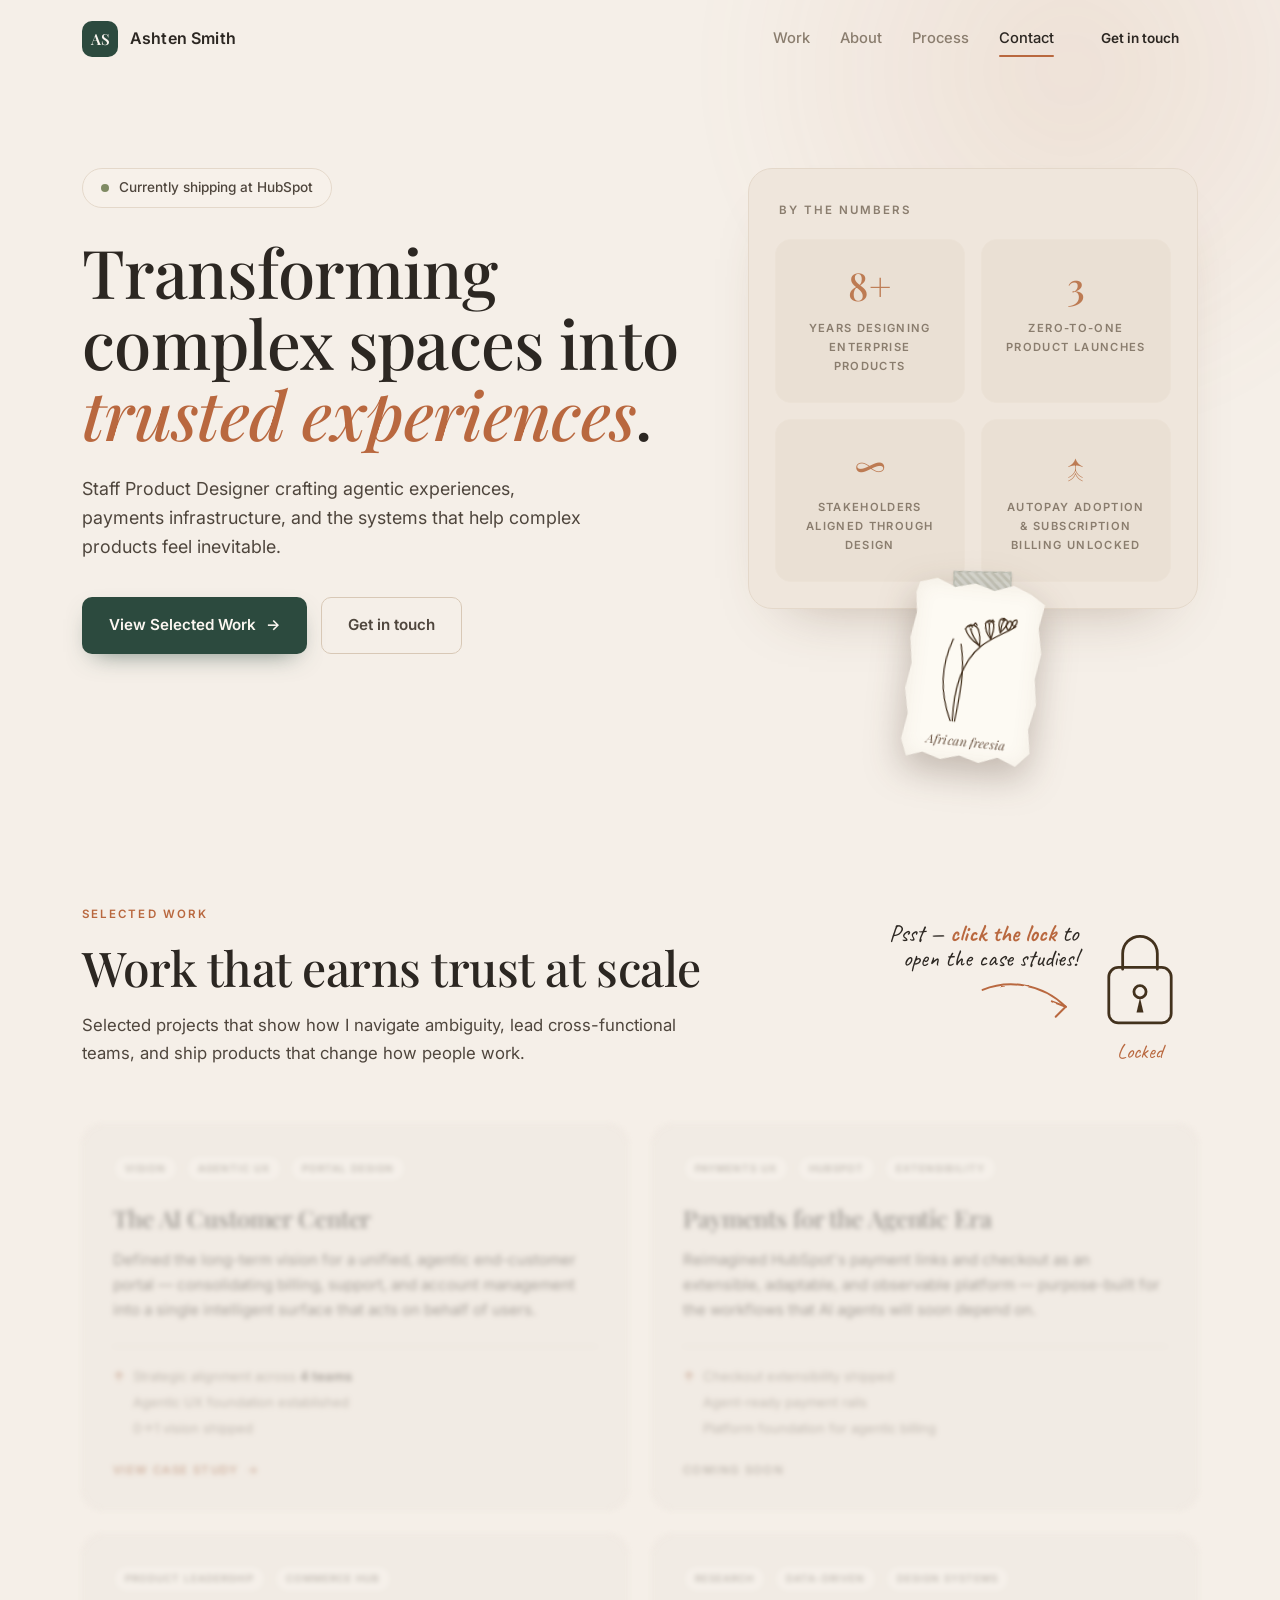
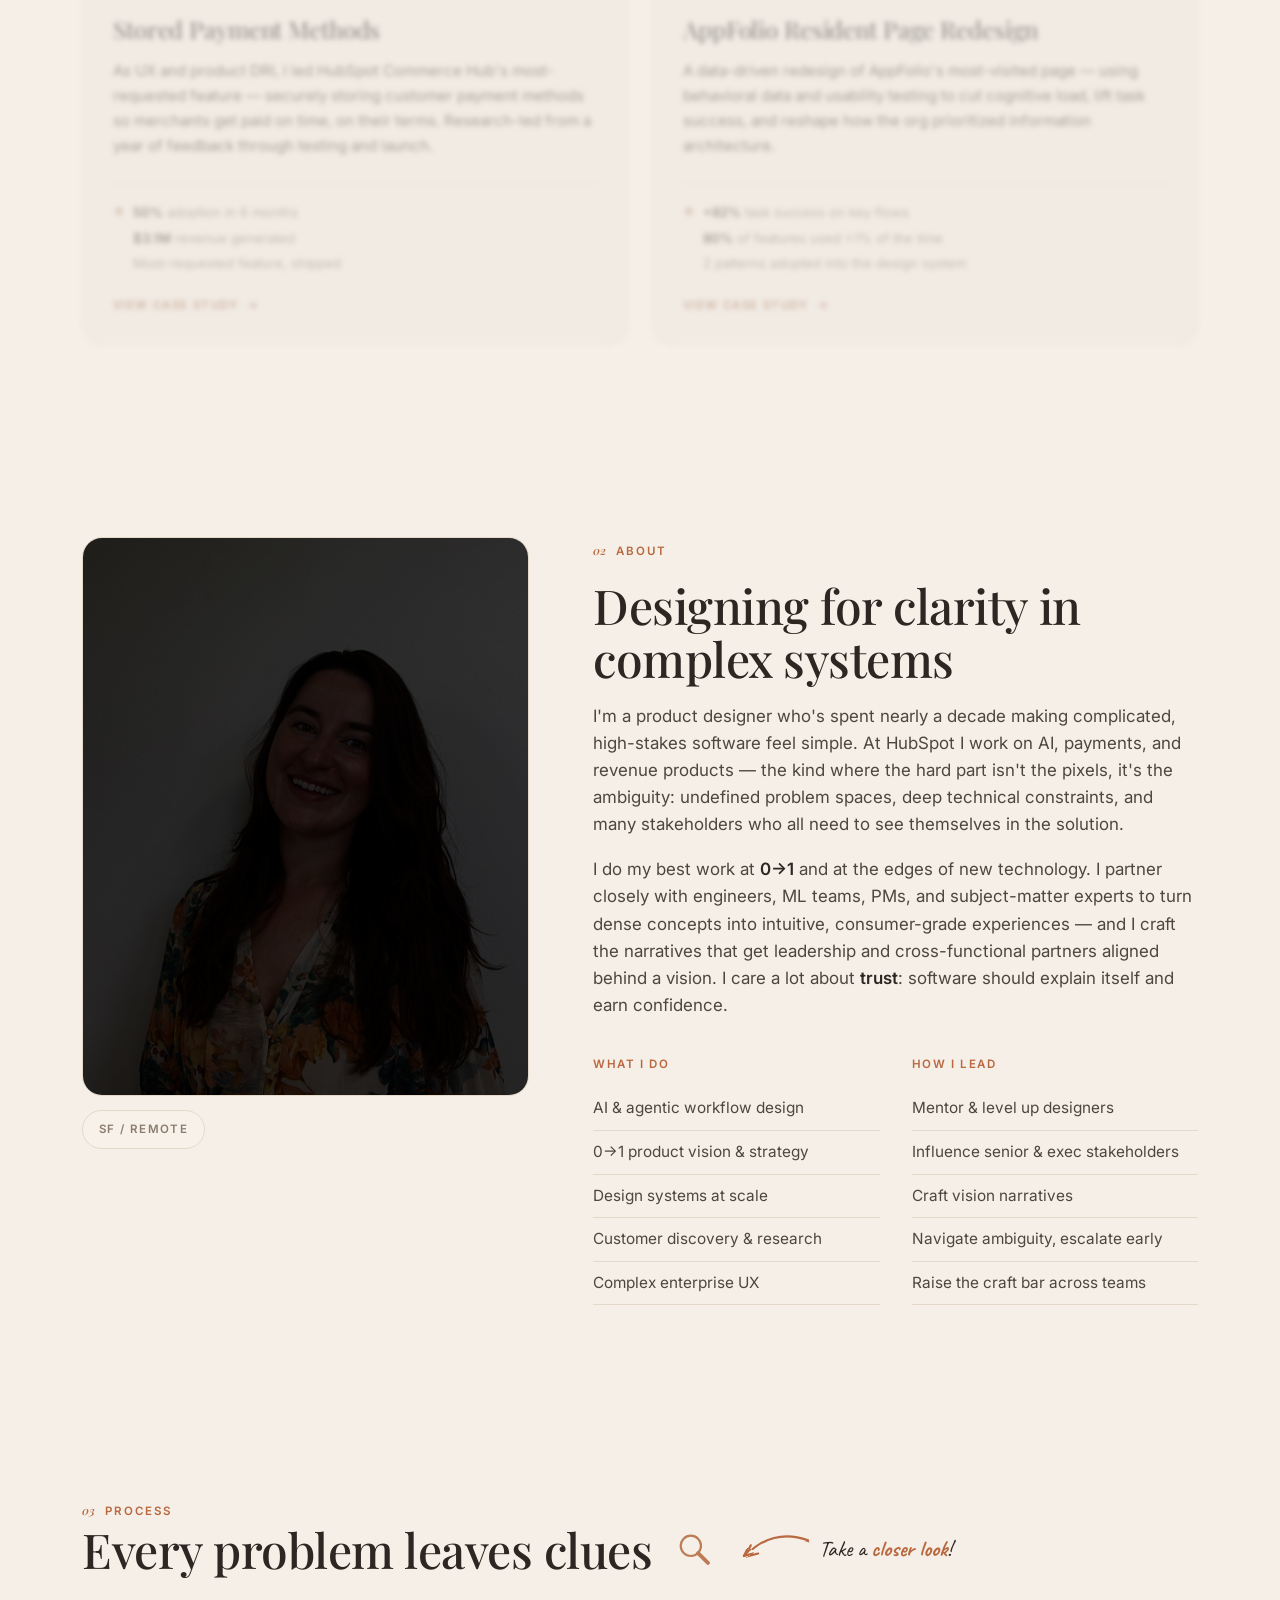
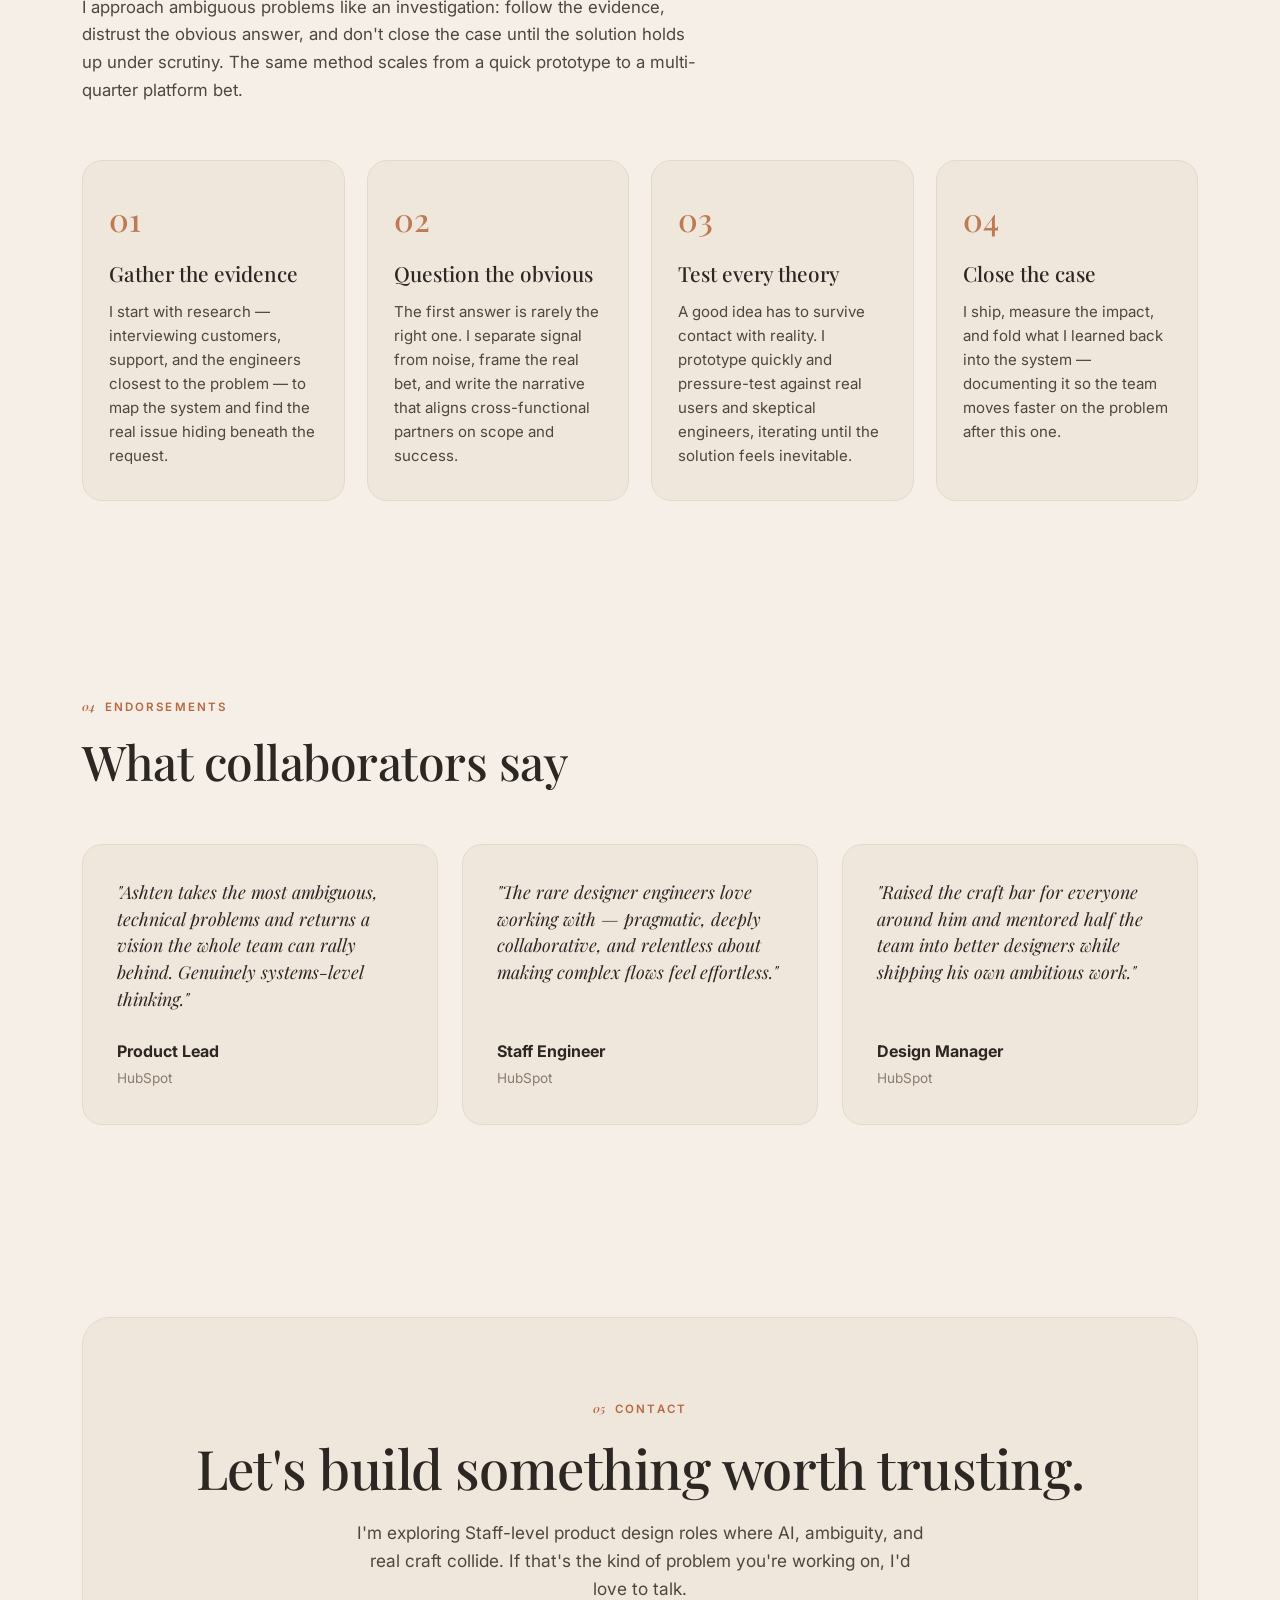
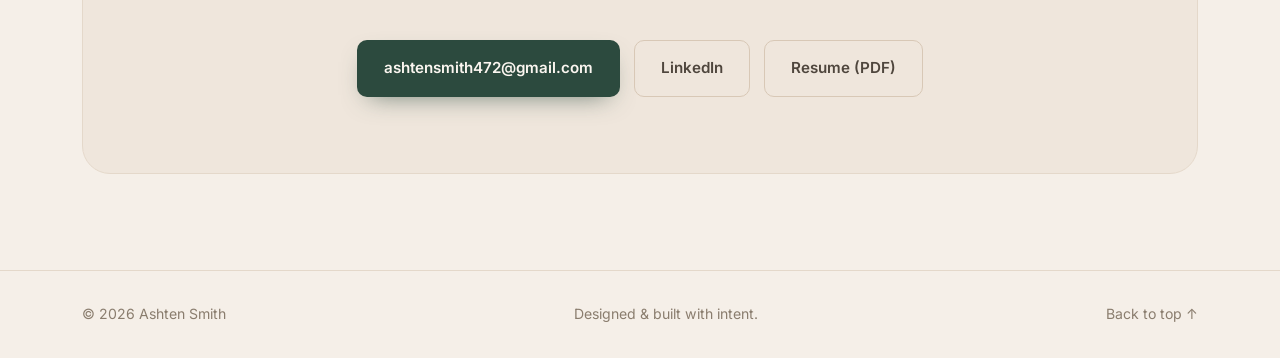
==== commit 965ab1d8: "Add headshot to the About section Replace the 'AS' initials placeholder in the about portrait with a" ====
--- a/index.html
+++ b/index.html
@@ -302,9 +302,9 @@
     <!-- ============ ABOUT ============ -->
     <section class="section about" id="about">
       <div class="container about__grid">
-        <div class="about__media reveal" aria-hidden="true">
+        <div class="about__media reveal">
           <div class="about__portrait">
-            <span class="about__initials">AS</span>
+            <img class="about__photo" src="assets/headshot.jpg" alt="Ashten Smith" />
           </div>
           <div class="about__badge"><span class="mono">SF / Remote</span></div>
         </div>
--- a/styles.css
+++ b/styles.css
@@ -382,9 +382,10 @@
 .about__portrait {
   aspect-ratio: 4/5; border-radius: var(--radius); border: 1px solid var(--border);
   background: linear-gradient(160deg, var(--surface-2), var(--surface));
-  display: grid; place-items: center;
+  display: grid; place-items: center; overflow: hidden;
 }
 .about__initials { font-family: var(--font-serif); font-size: 3.4rem; font-weight: 500; color: var(--accent-soft); }
+.about__photo { width: 100%; height: 100%; object-fit: cover; display: block; }
 .about__badge {
   margin-top: 14px; display: inline-block; padding: 9px 16px; border-radius: 999px;
   border: 1px solid var(--border); background: var(--surface-3); color: var(--text-muted);
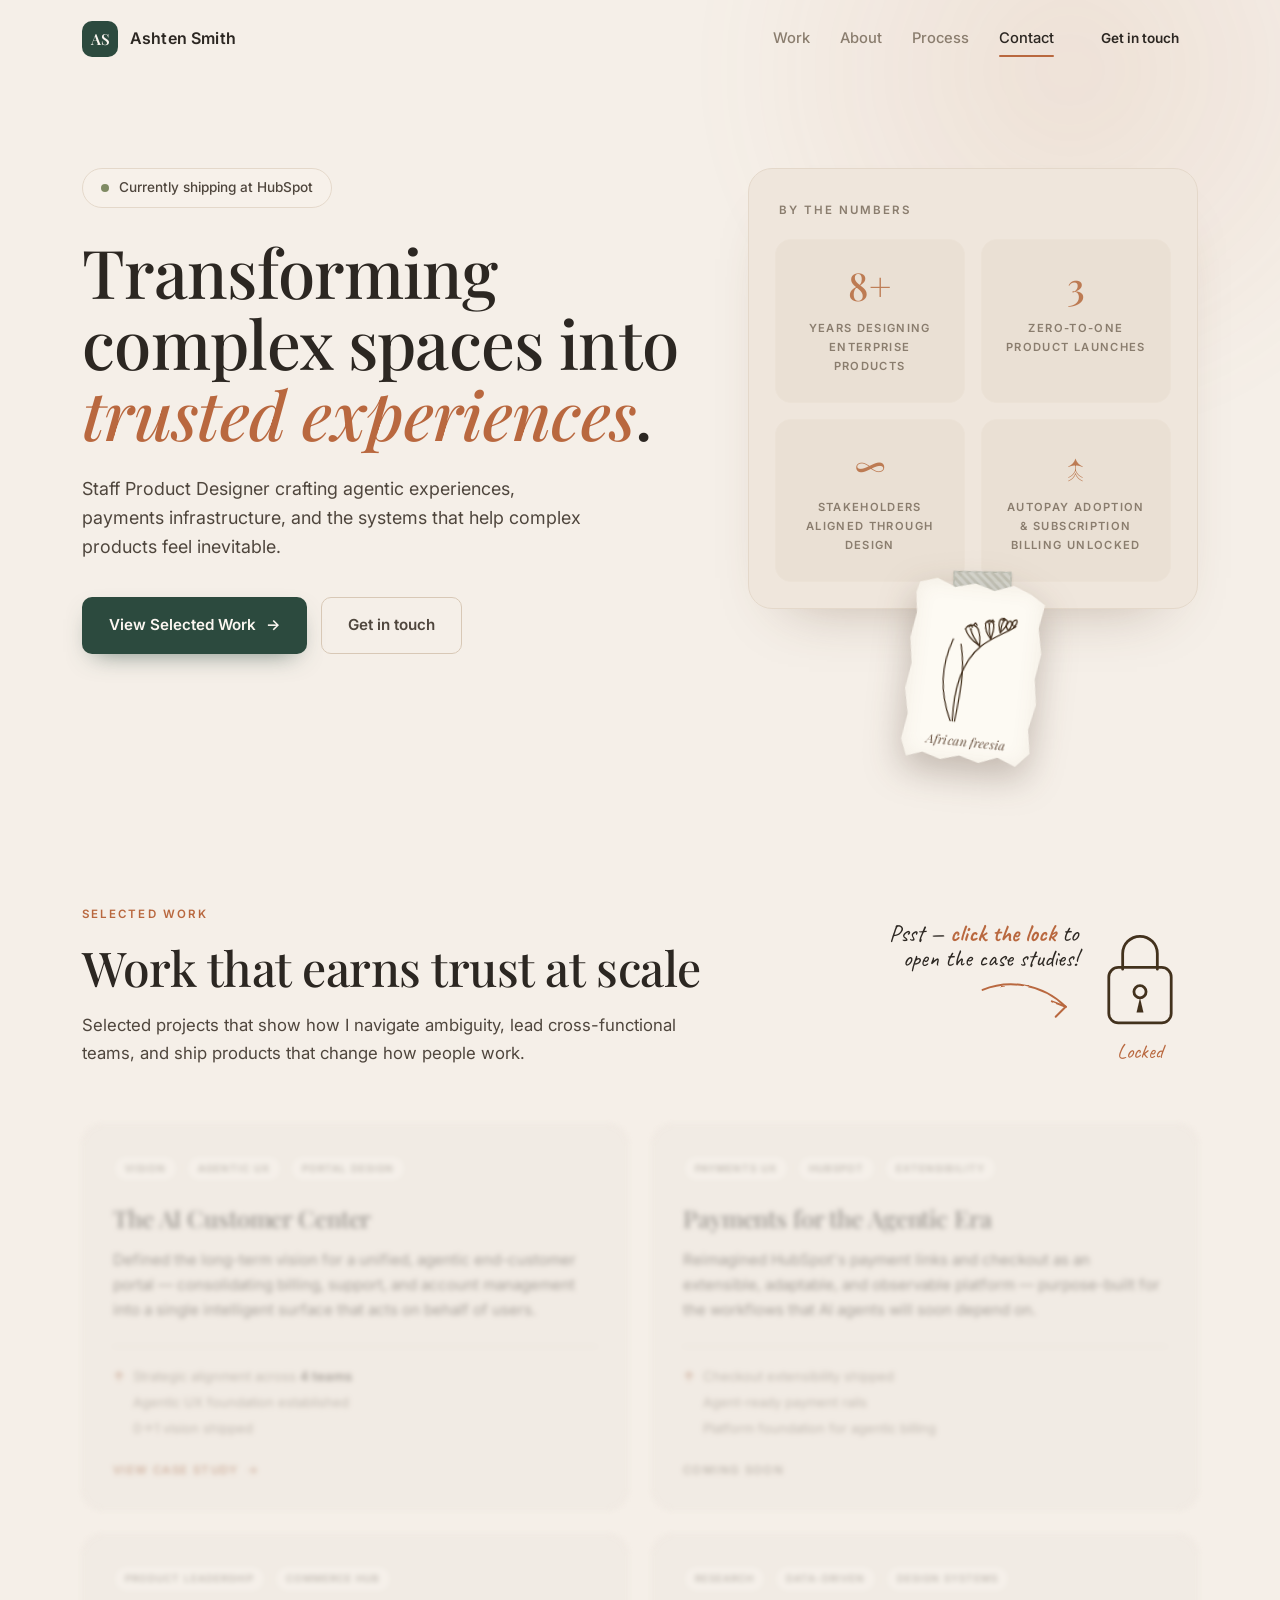
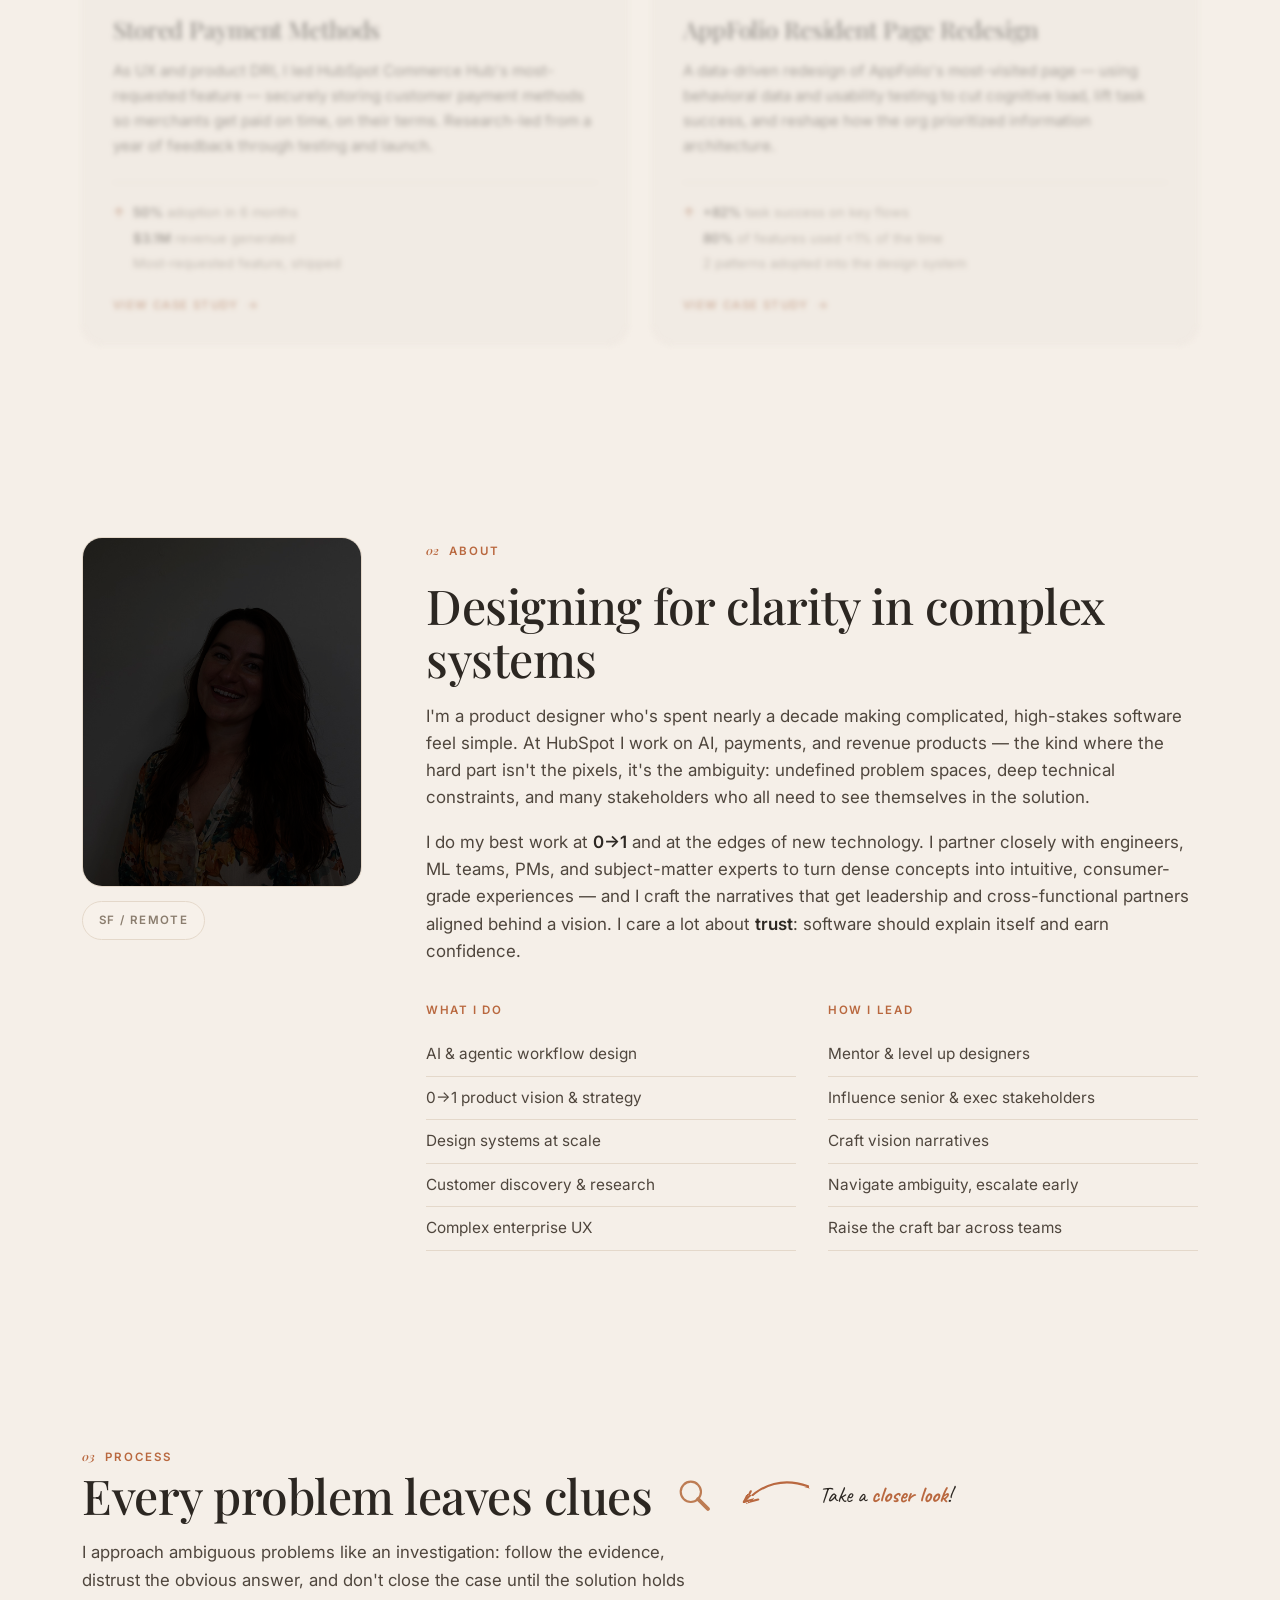
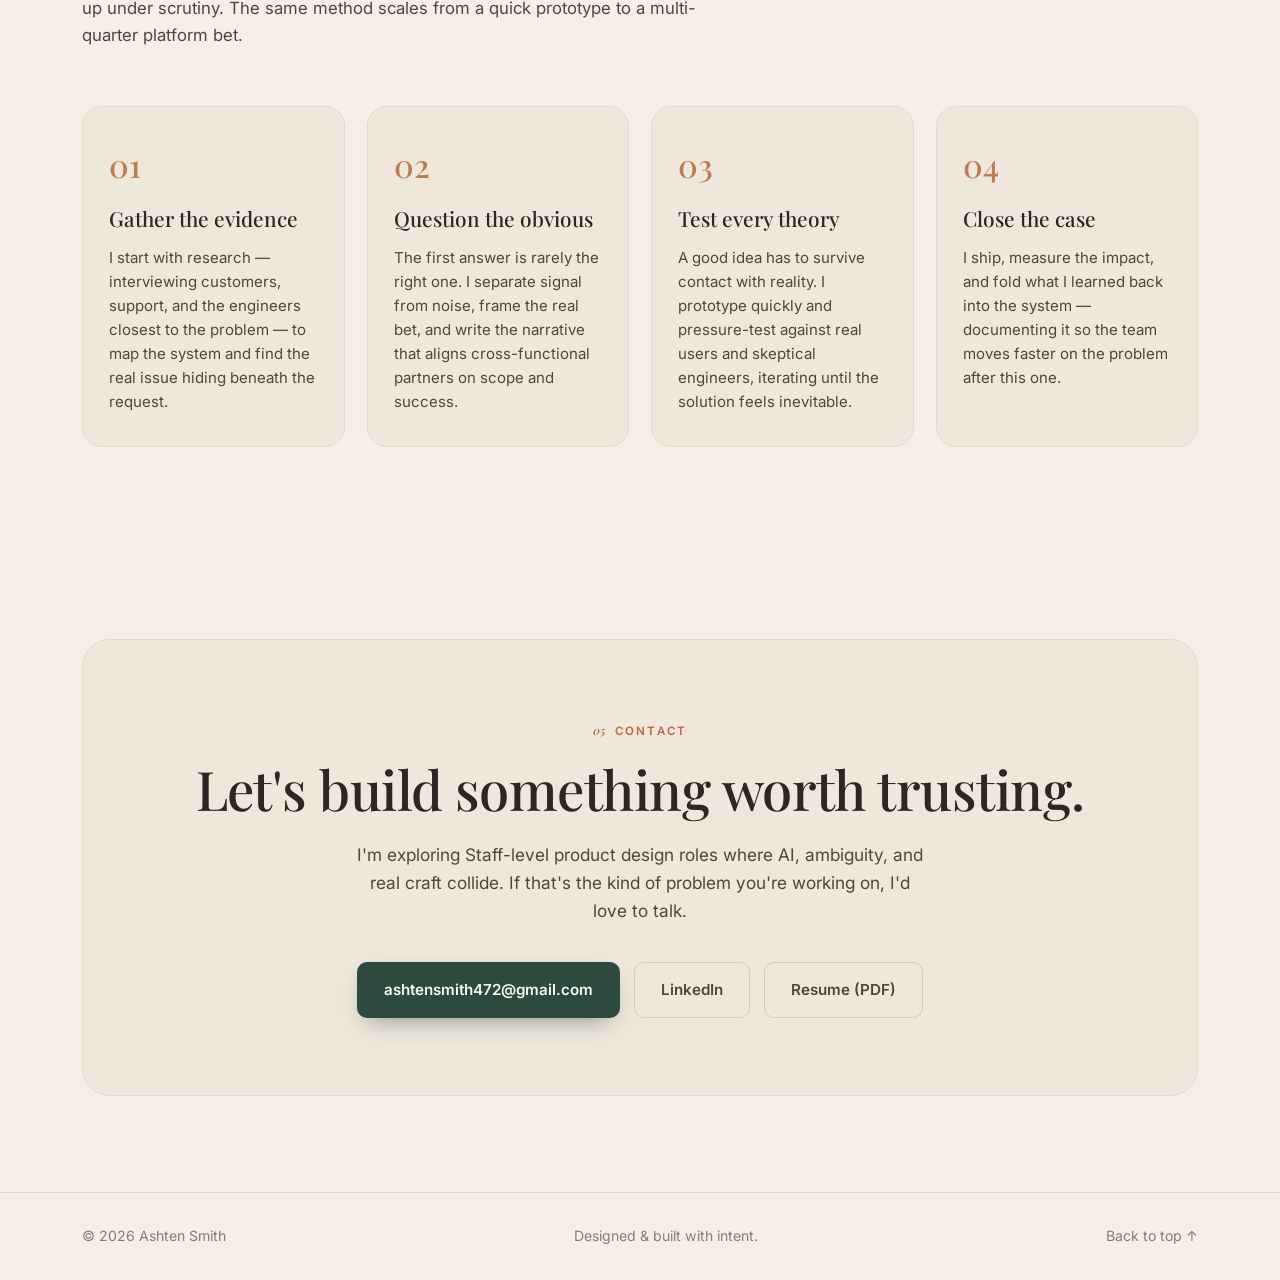
==== commit 6870abba: "Hide the 'What collaborators say' testimonials section Add the hidden attribute to #testimonials (ke" ====
--- a/index.html
+++ b/index.html
@@ -422,8 +422,8 @@
       </div>
     </section>
 
-    <!-- ============ TESTIMONIALS ============ -->
-    <section class="section quotes" id="testimonials">
+    <!-- ============ TESTIMONIALS (hidden) ============ -->
+    <section class="section quotes" id="testimonials" hidden>
       <div class="container">
         <header class="section__head reveal">
           <span class="section__tag"><span class="mono">04</span> Endorsements</span>
@@ -461,9 +461,8 @@
           <div class="contact__actions">
             <a href="mailto:ashtensmith472@gmail.com" class="btn btn--primary">ashtensmith472@gmail.com</a>
             <a href="https://www.linkedin.com/in/ashtensmith/" class="btn btn--ghost" target="_blank" rel="noopener">LinkedIn</a>
-            <a href="#" class="btn btn--ghost">Resume (PDF)</a>
-          </div>
-          <!-- NOTE: Update the LinkedIn URL and link your real resume PDF. -->
+            <a href="assets/Ashten_Smith_Resume.pdf" class="btn btn--ghost" target="_blank" rel="noopener" download>Resume (PDF)</a>
+          </div>
         </div>
       </div>
     </section>
--- a/styles.css
+++ b/styles.css
@@ -377,8 +377,8 @@
 }
 
 /* ---------- About ---------- */
-.about__grid { display: grid; grid-template-columns: 0.85fr 1.15fr; gap: 64px; align-items: start; }
-.about__media { position: sticky; top: 110px; }
+.about__grid { display: grid; grid-template-columns: 280px 1fr; gap: 64px; align-items: start; }
+.about__media { position: sticky; top: 110px; max-width: 280px; }
 .about__portrait {
   aspect-ratio: 4/5; border-radius: var(--radius); border: 1px solid var(--border);
   background: linear-gradient(160deg, var(--surface-2), var(--surface));
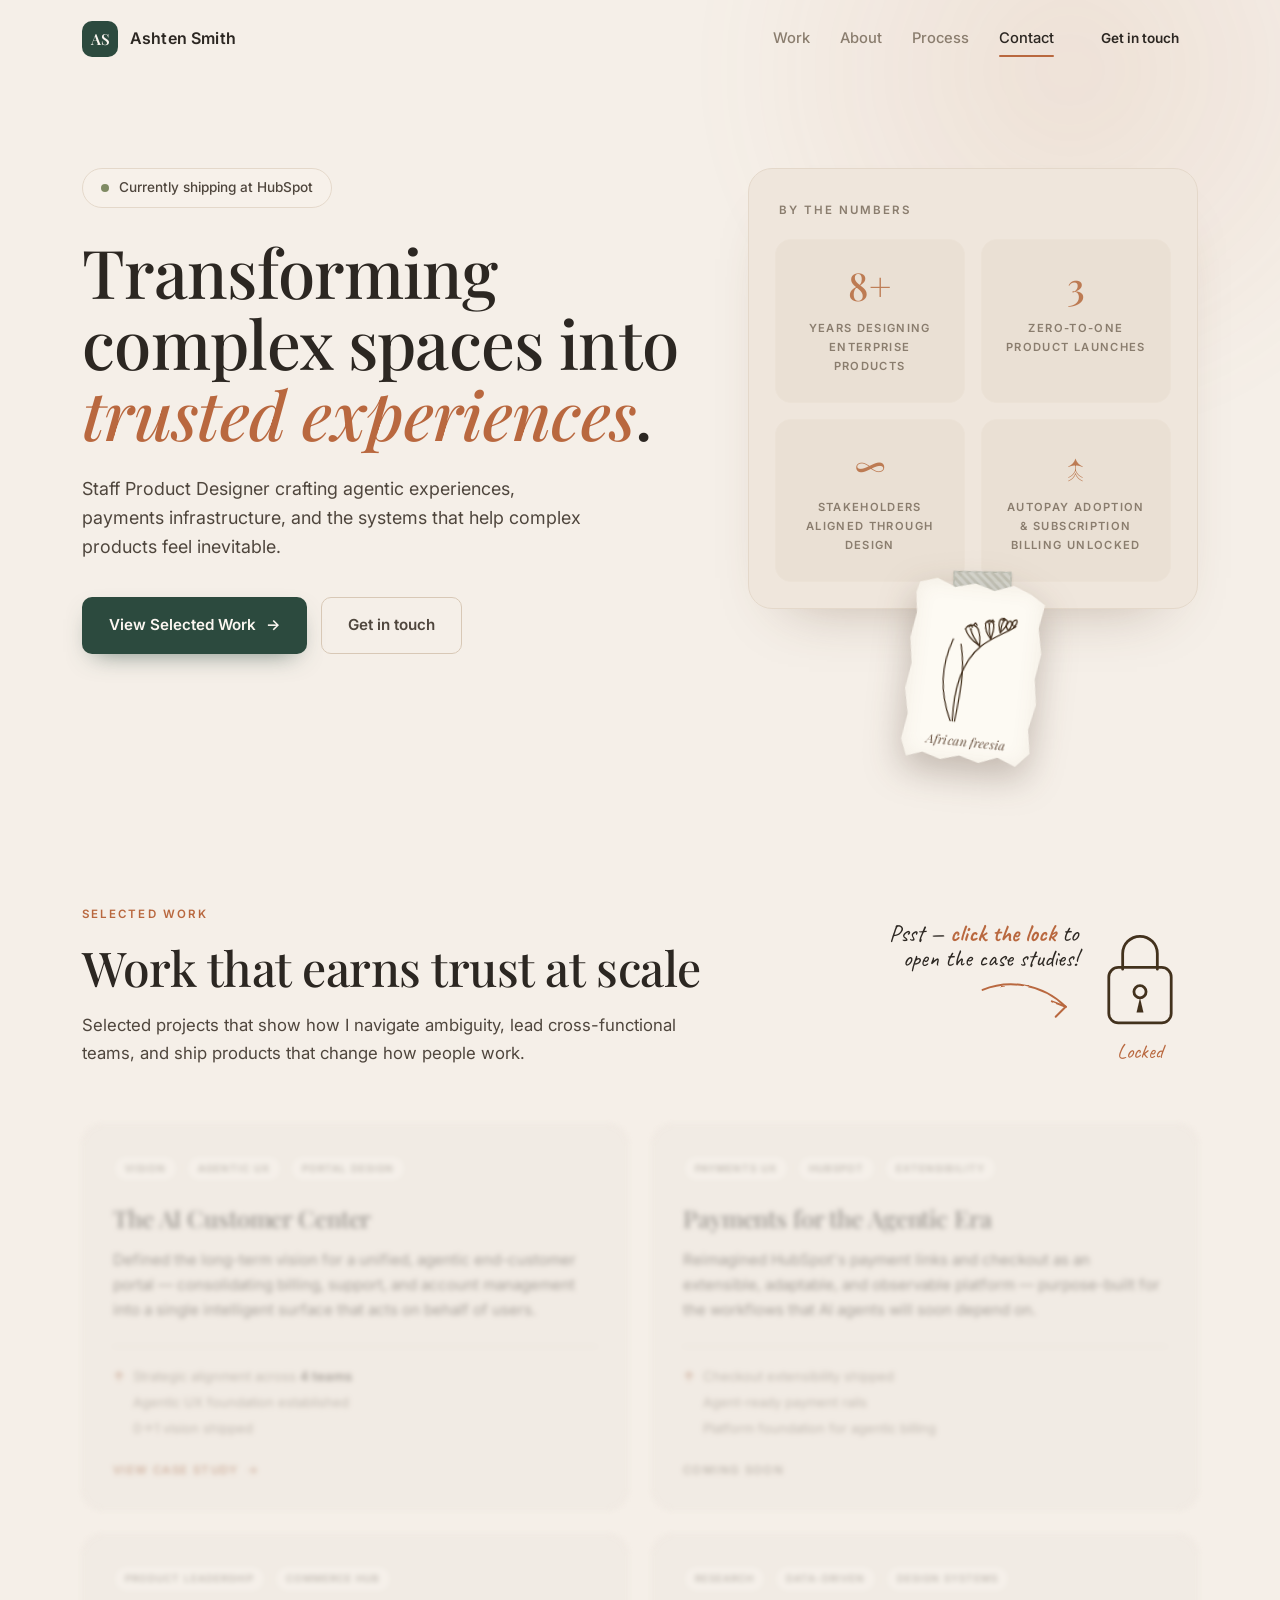
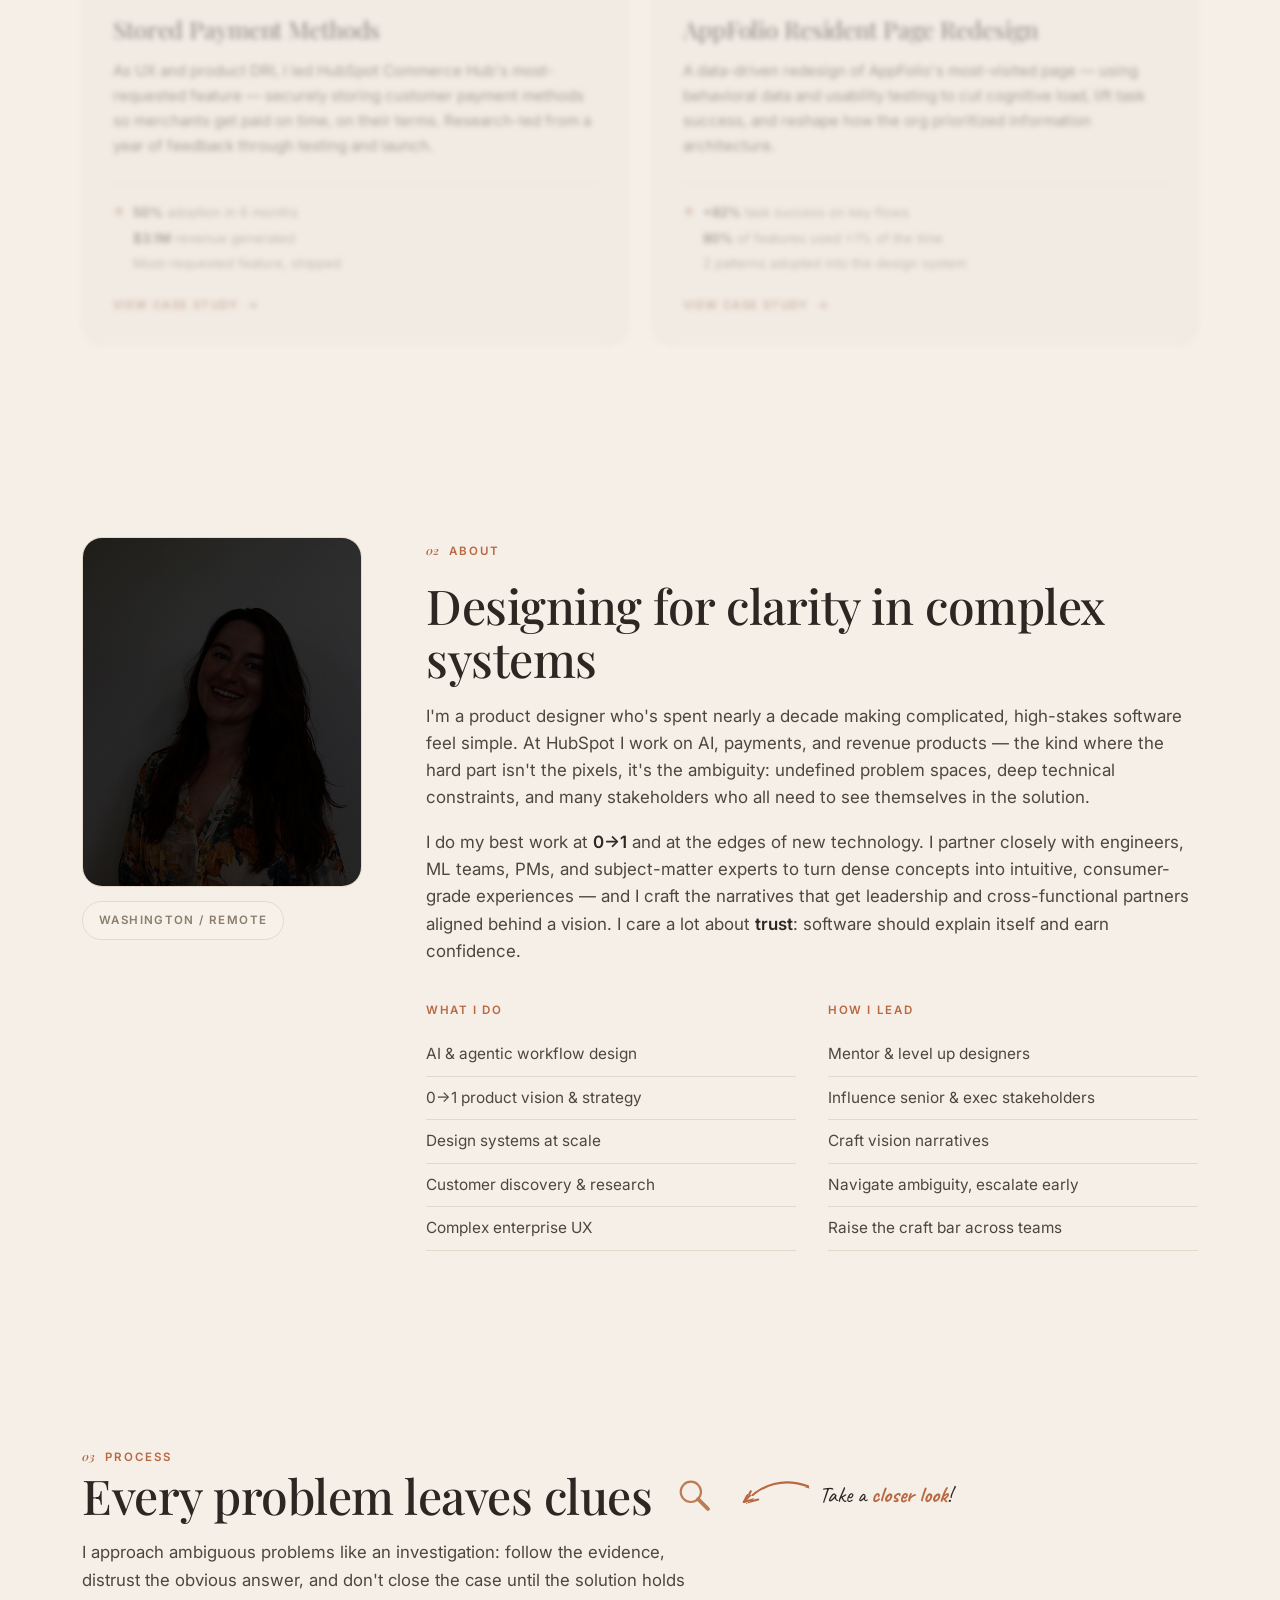
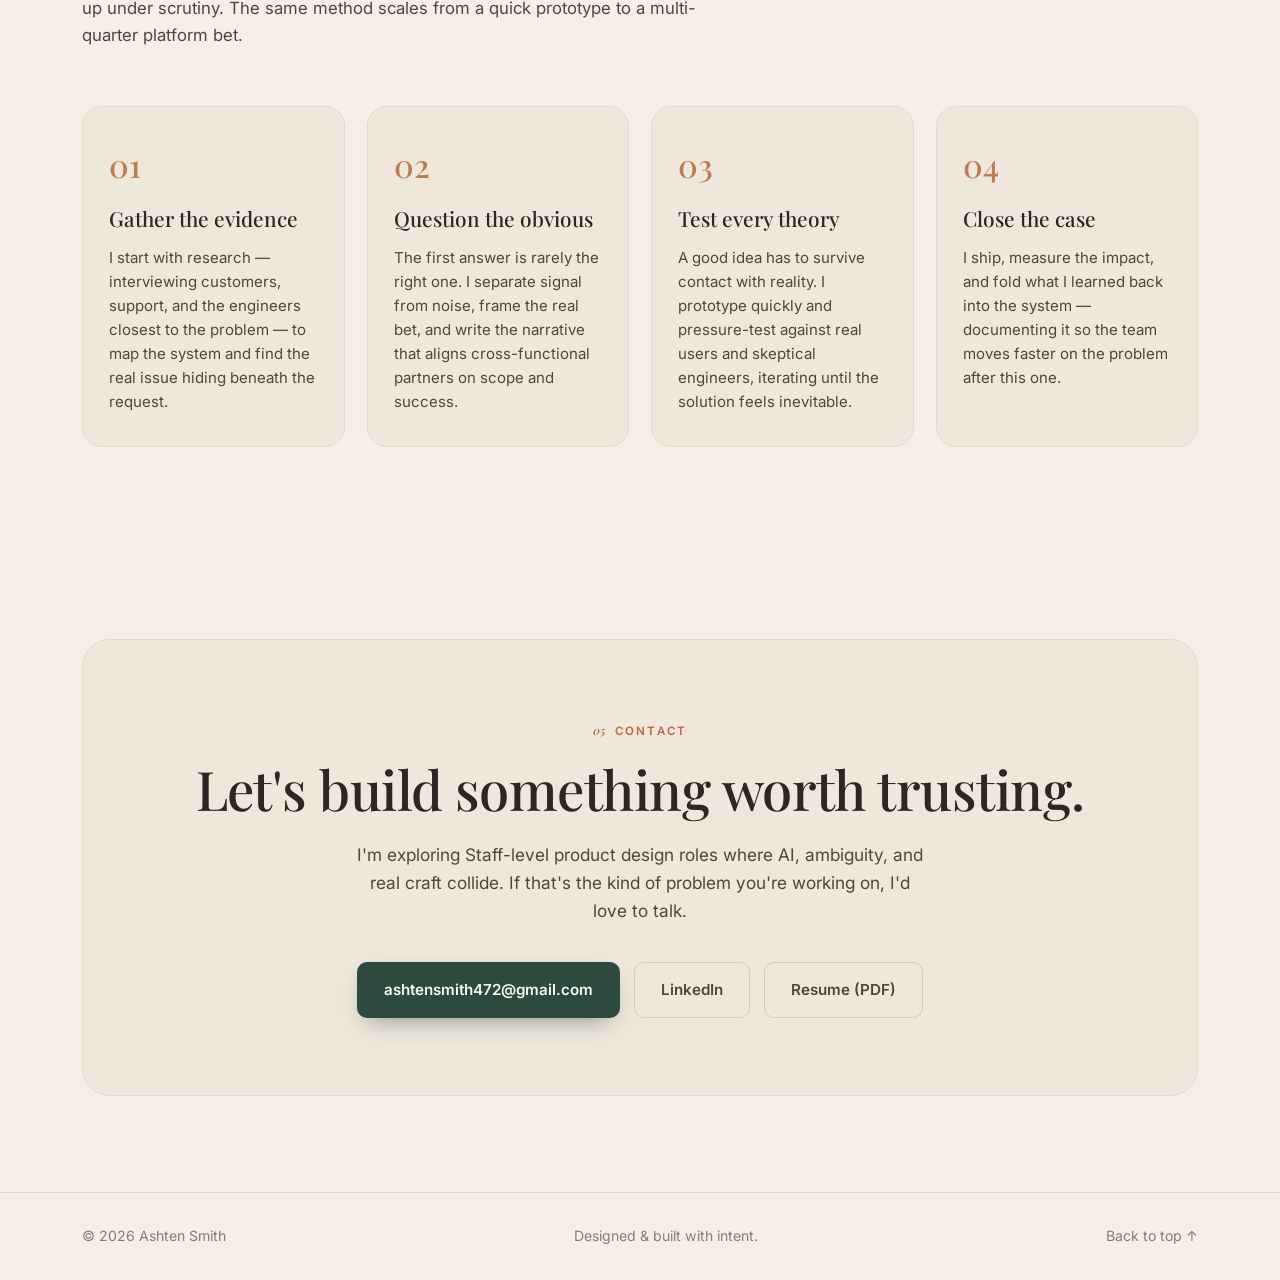
==== commit a4f251bb: "Update location badge to Washington / Remote Co-Authored-By: Claude Opus 4.8 (1M context) <noreply@a" ====
--- a/index.html
+++ b/index.html
@@ -306,7 +306,7 @@
           <div class="about__portrait">
             <img class="about__photo" src="assets/headshot.jpg" alt="Ashten Smith" />
           </div>
-          <div class="about__badge"><span class="mono">SF / Remote</span></div>
+          <div class="about__badge"><span class="mono">Washington / Remote</span></div>
         </div>
         <div class="about__content reveal">
           <span class="section__tag"><span class="mono">02</span> About</span>
@@ -460,7 +460,7 @@
           </p>
           <div class="contact__actions">
             <a href="mailto:ashtensmith472@gmail.com" class="btn btn--primary">ashtensmith472@gmail.com</a>
-            <a href="https://www.linkedin.com/in/ashtensmith/" class="btn btn--ghost" target="_blank" rel="noopener">LinkedIn</a>
+            <a href="https://www.linkedin.com/in/ashten-smith/" class="btn btn--ghost" target="_blank" rel="noopener">LinkedIn</a>
             <a href="assets/Ashten_Smith_Resume.pdf" class="btn btn--ghost" target="_blank" rel="noopener" download>Resume (PDF)</a>
           </div>
         </div>
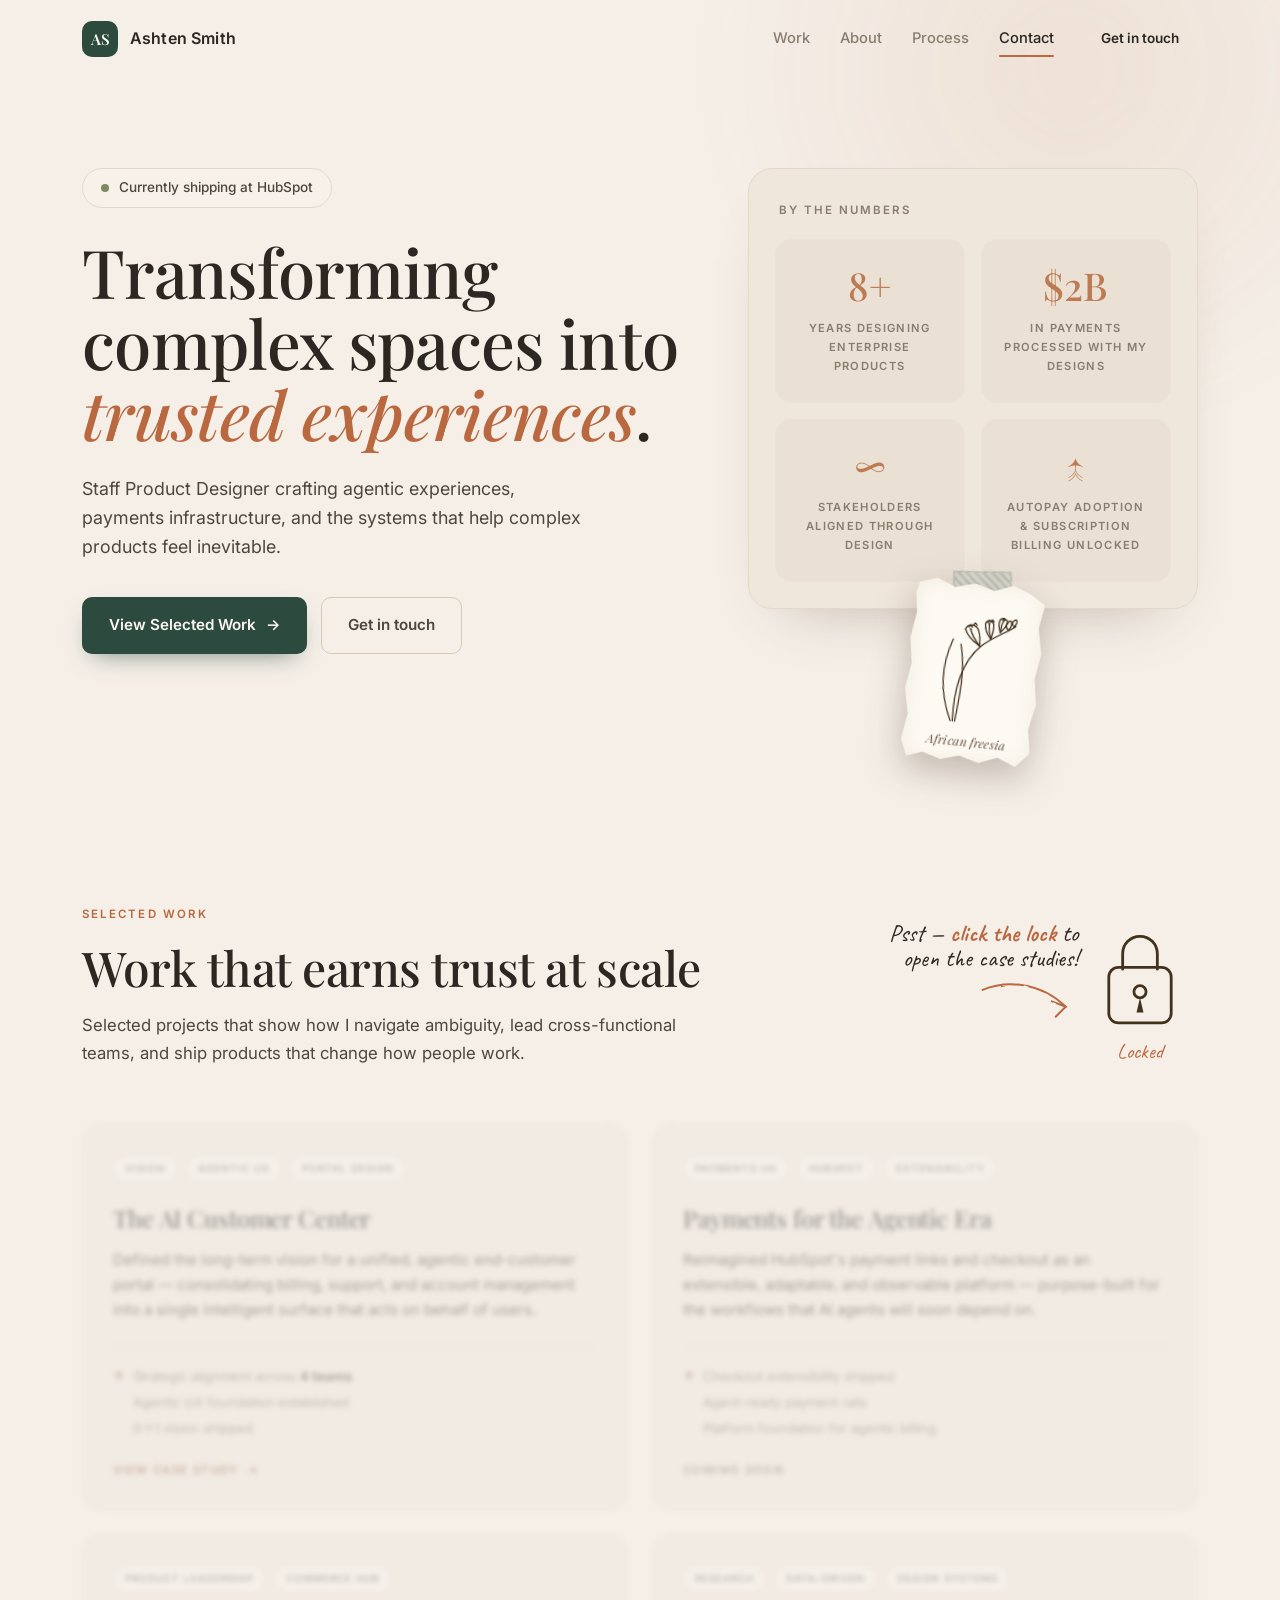
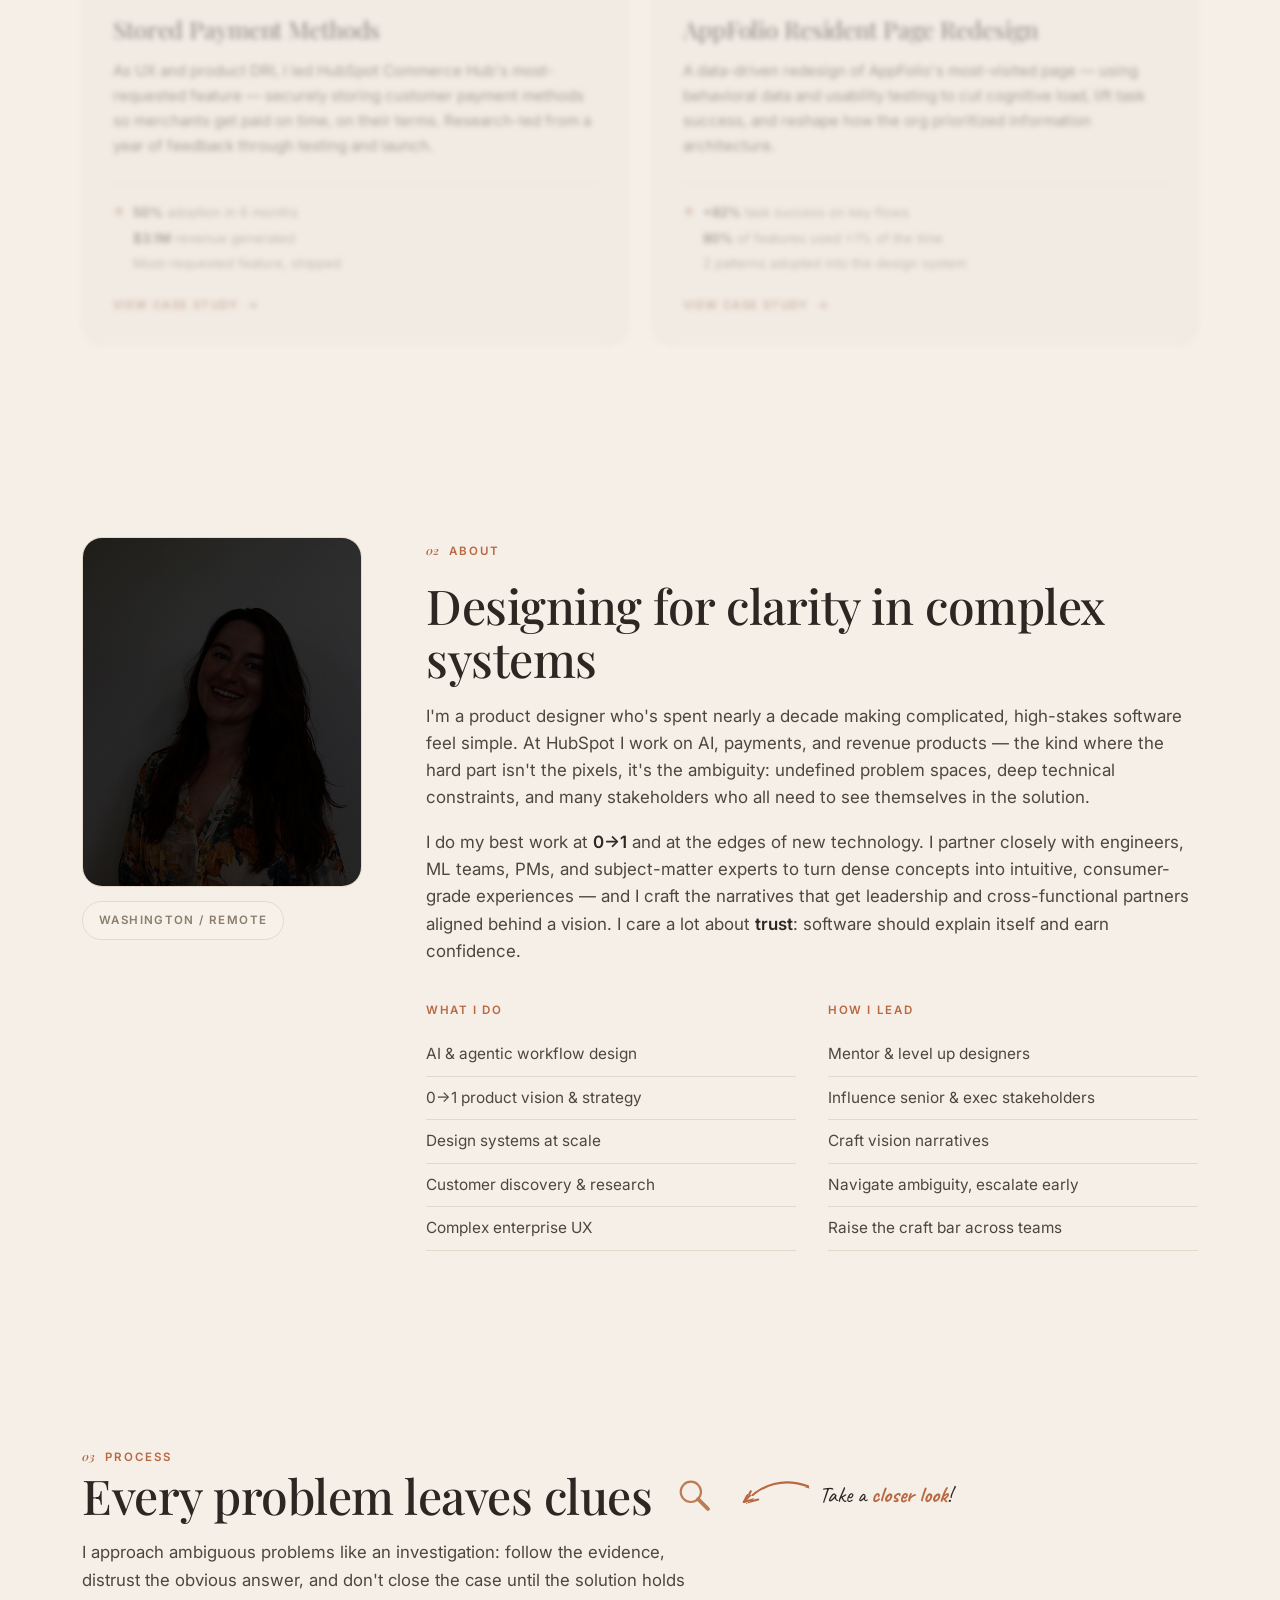
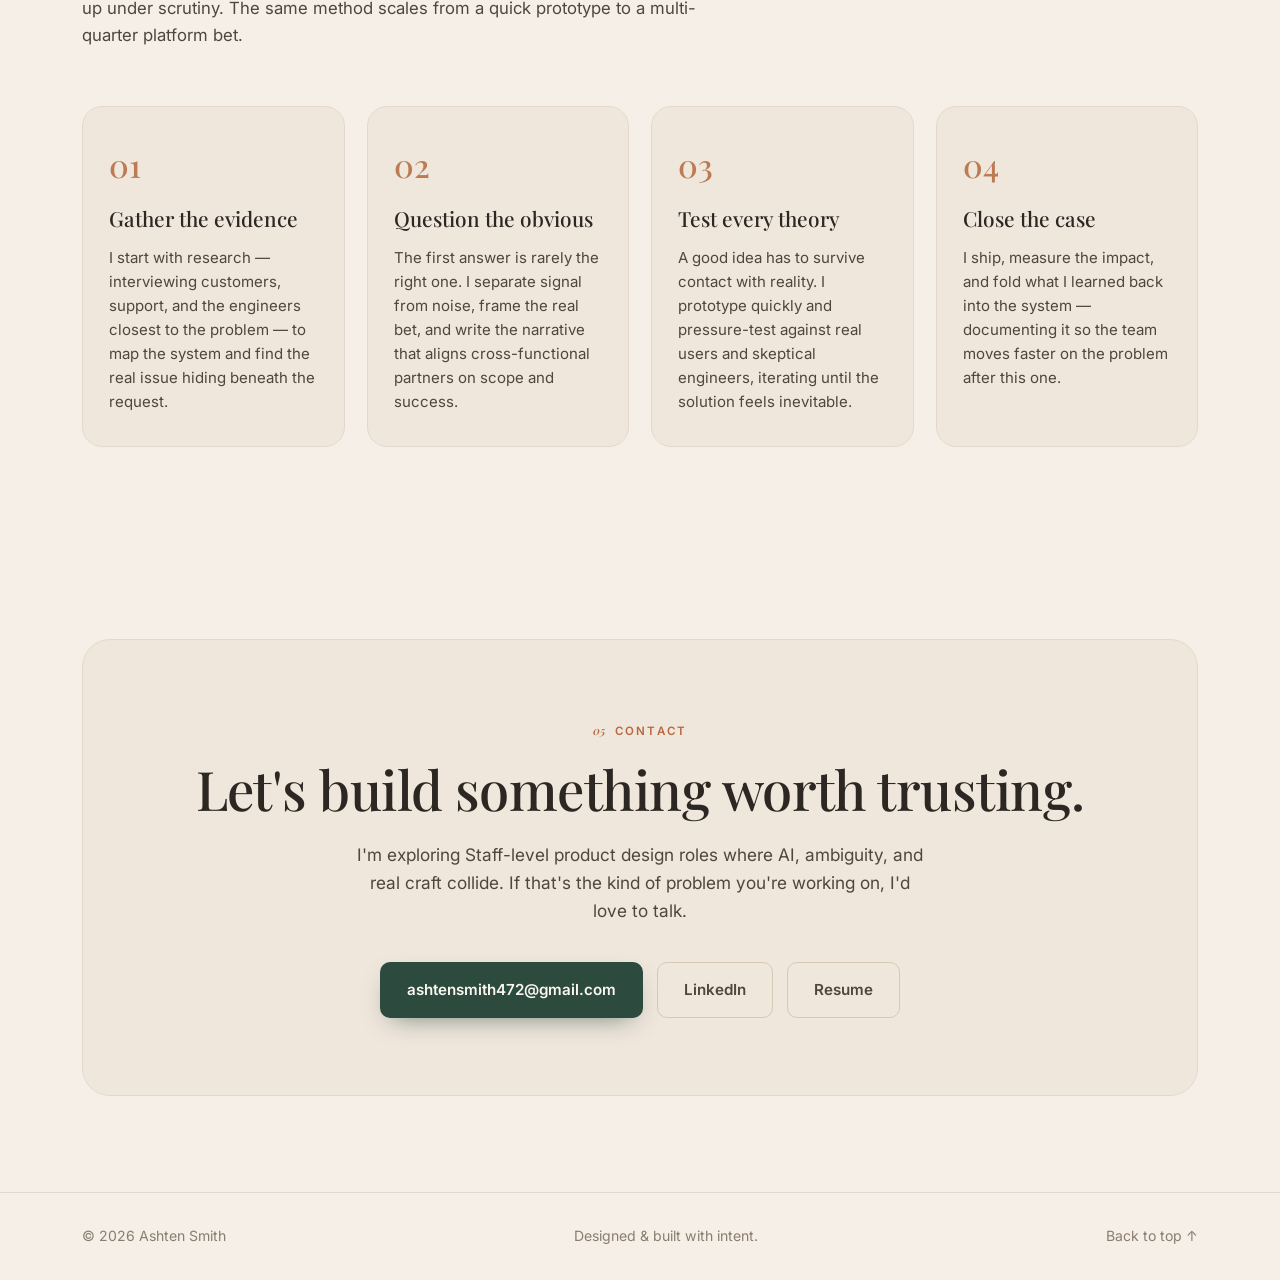
==== commit 50e6bf03: "Portfolio updates: de-em-dash case studies, $2B stat, resume page, prize CTA - Remove all em dashes " ====
--- a/index.html
+++ b/index.html
@@ -77,8 +77,8 @@
               <span class="stat__label">Years designing enterprise products</span>
             </div>
             <div class="stat">
-              <span class="stat__num" data-count="3">3</span>
-              <span class="stat__label">Zero-to-one product launches</span>
+              <span class="stat__num" data-count="2" data-prefix="$" data-suffix="B">$2B</span>
+              <span class="stat__label">In payments processed with my designs</span>
             </div>
             <div class="stat">
               <span class="stat__num">&#8734;</span>
@@ -461,7 +461,7 @@
           <div class="contact__actions">
             <a href="mailto:ashtensmith472@gmail.com" class="btn btn--primary">ashtensmith472@gmail.com</a>
             <a href="https://www.linkedin.com/in/ashten-smith/" class="btn btn--ghost" target="_blank" rel="noopener">LinkedIn</a>
-            <a href="assets/Ashten_Smith_Resume.pdf" class="btn btn--ghost" target="_blank" rel="noopener" download>Resume (PDF)</a>
+            <a href="resume.html" class="btn btn--ghost">Resume</a>
           </div>
         </div>
       </div>
@@ -561,8 +561,11 @@
           <circle cx="188.5" cy="97" r="2.8" fill="#fff" />
         </svg>
       </div>
-      <p class="prize__sub">Thanks for poking around. Curiosity is a design skill.</p>
-      <button class="btn btn--primary prize__close" id="prizeClose" type="button">Yay!</button>
+      <p class="prize__sub">Thanks for poking around, curiosity is a design skill. The real prize? Twenty minutes of my time. Let&rsquo;s book a chat.</p>
+      <div class="prize__actions" style="display:flex; gap:10px; justify-content:center; align-items:center; flex-wrap:wrap;">
+        <a class="btn btn--primary" href="https://calendar.app.google/QXBEEPSXkFhMyVmS8" target="_blank" rel="noopener">Book a chat with me &#8599;</a>
+        <button class="btn btn--ghost prize__close" id="prizeClose" type="button">Maybe later</button>
+      </div>
     </div>
   </div>
 
